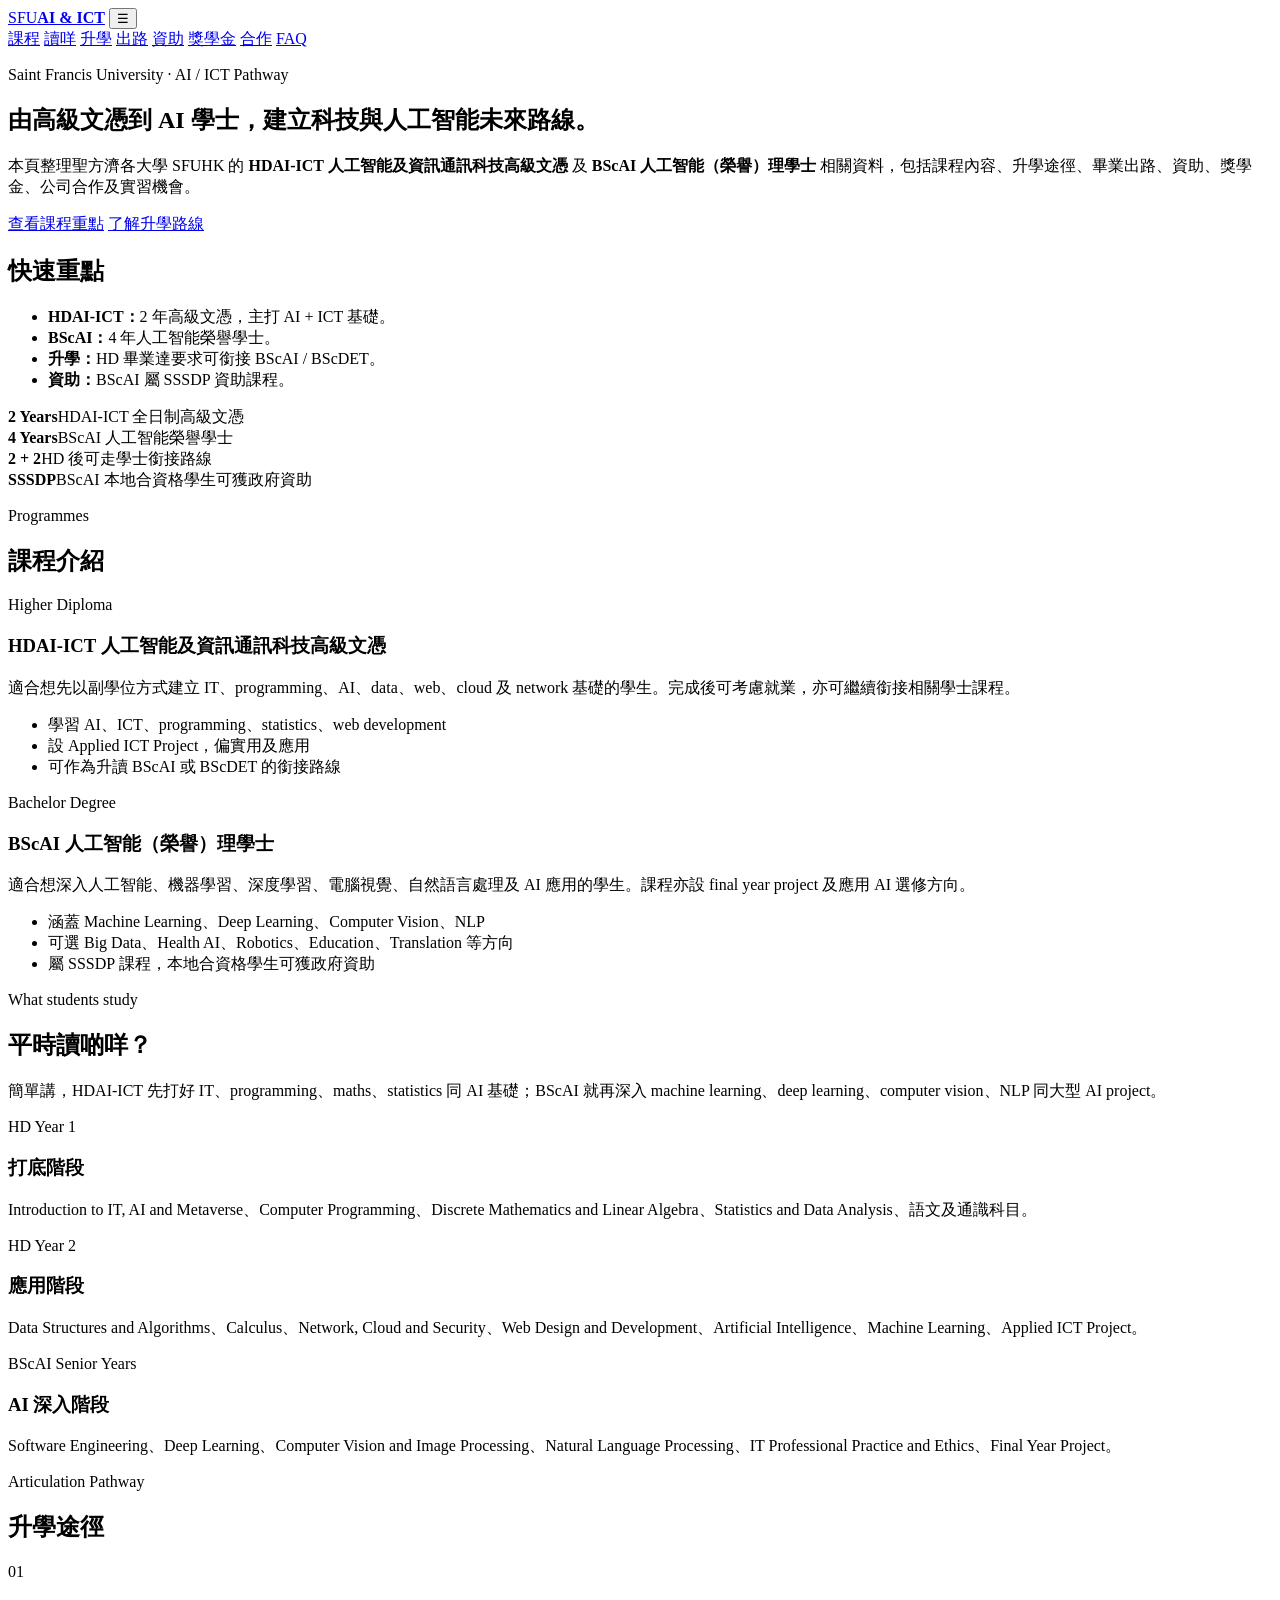
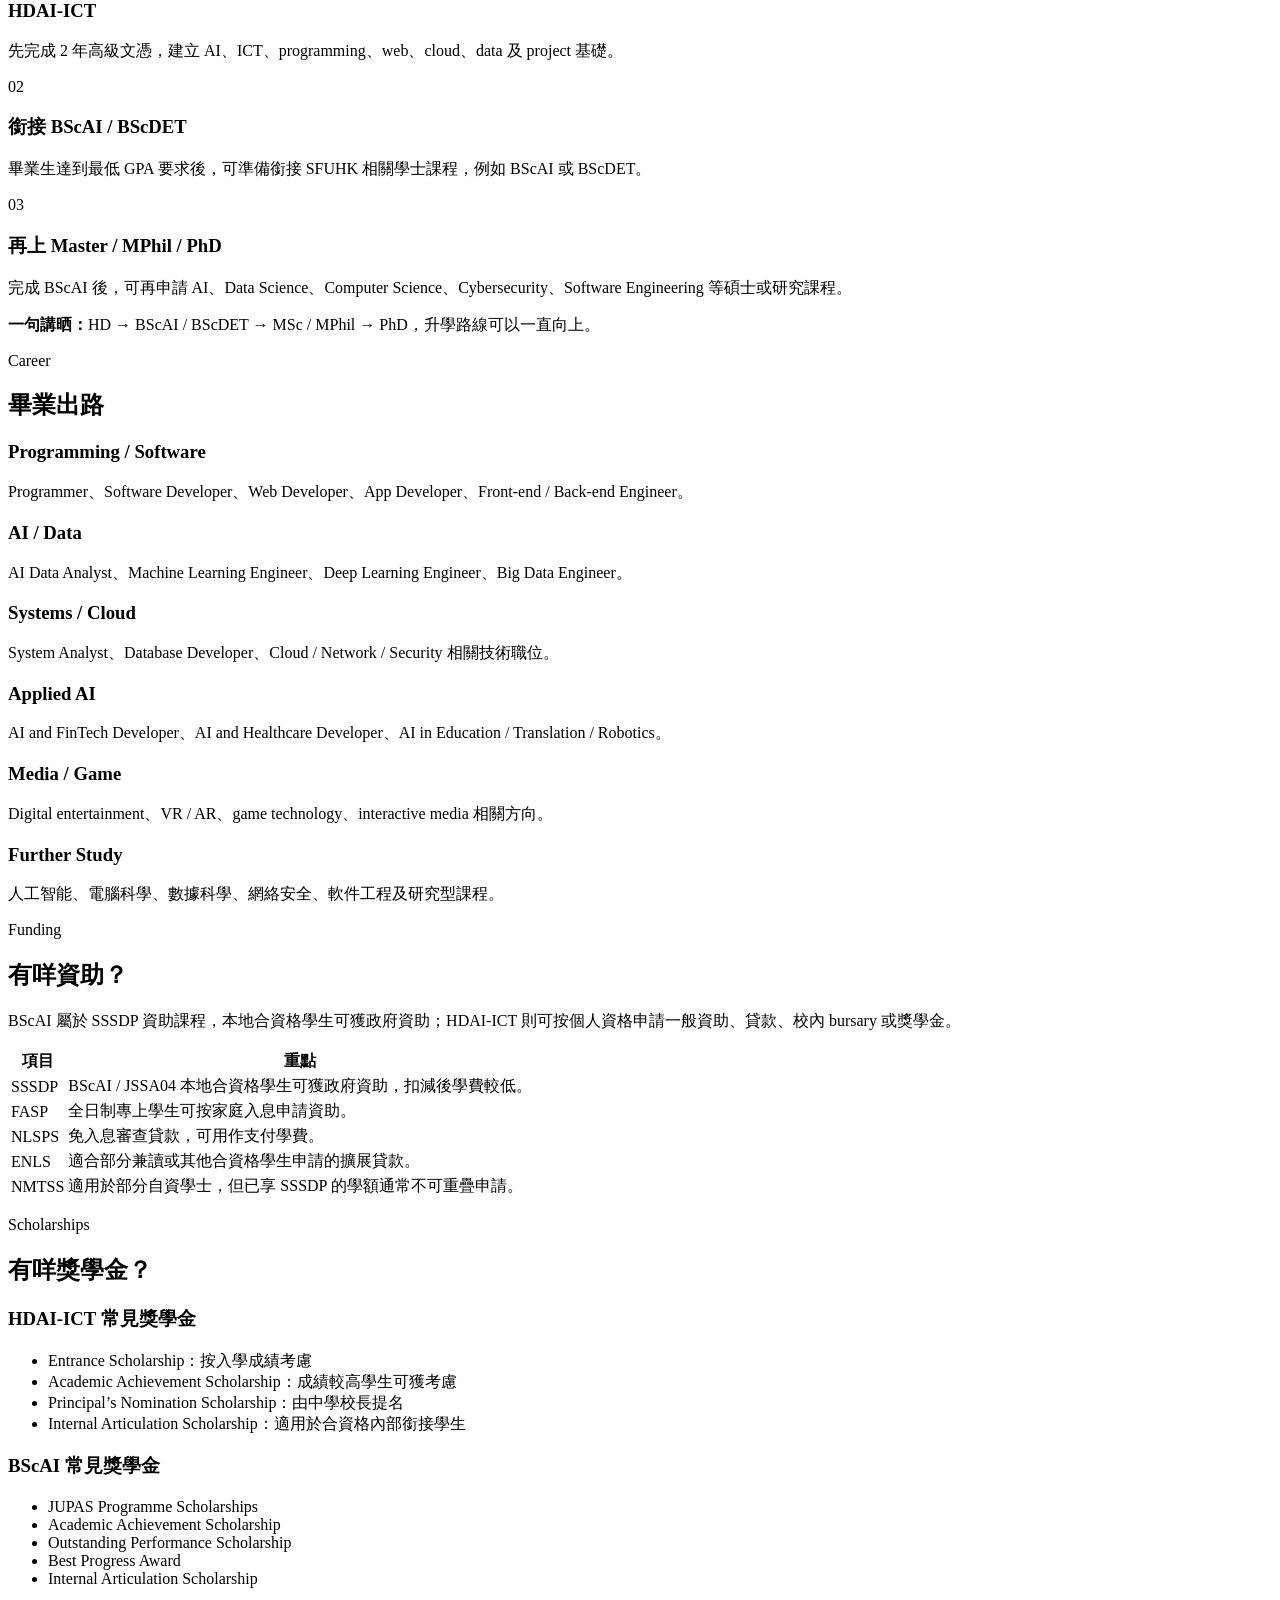
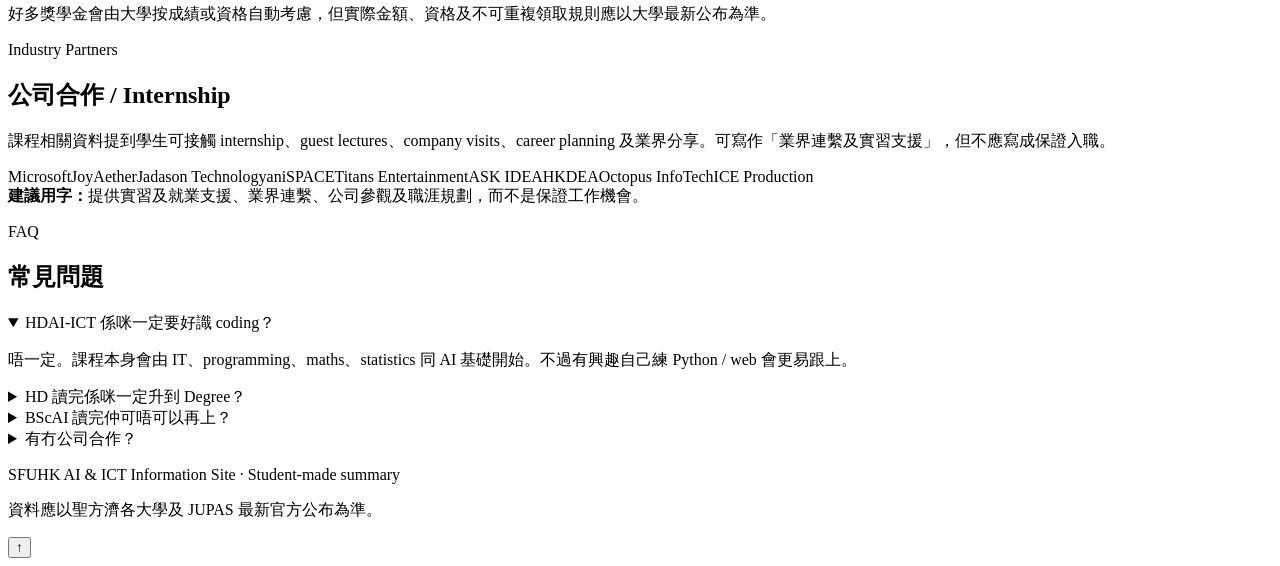
==== index.html @ cf3b0c18 "Add SFUHK AI and ICT website homepage" ====
<!DOCTYPE html>
<html lang="zh-Hant-HK">
<head>
  <meta charset="UTF-8">
  <meta name="viewport" content="width=device-width, initial-scale=1.0">
  <title>SFUHK AI & ICT 課程資訊｜HDAI-ICT / BScAI</title>
  <meta name="description" content="聖方濟各大學 SFUHK HDAI-ICT 與 BScAI 課程資訊：讀咩、升學、出路、資助、獎學金、公司合作及實習。">
  <link rel="stylesheet" href="styles.css">
</head>
<body>
  <header class="site-header">
    <a class="brand" href="#home" aria-label="SFUHK AI ICT home"><span>SFU</span><strong>AI & ICT</strong></a>
    <button class="menu-toggle" aria-label="開關選單" aria-expanded="false">☰</button>
    <nav class="nav" aria-label="Main navigation">
      <a href="#programmes">課程</a>
      <a href="#study">讀咩</a>
      <a href="#pathway">升學</a>
      <a href="#career">出路</a>
      <a href="#funding">資助</a>
      <a href="#scholarship">獎學金</a>
      <a href="#partners">合作</a>
      <a href="#faq">FAQ</a>
    </nav>
  </header>

  <main id="home">
    <section class="hero">
      <div class="hero-content">
        <p class="eyebrow">Saint Francis University · AI / ICT Pathway</p>
        <h1>由高級文憑到 AI 學士，建立科技與人工智能未來路線。</h1>
        <p class="lead">本頁整理聖方濟各大學 SFUHK 的 <strong>HDAI-ICT 人工智能及資訊通訊科技高級文憑</strong> 及 <strong>BScAI 人工智能（榮譽）理學士</strong> 相關資料，包括課程內容、升學途徑、畢業出路、資助、獎學金、公司合作及實習機會。</p>
        <div class="hero-actions">
          <a class="button primary" href="#programmes">查看課程重點</a>
          <a class="button" href="#pathway">了解升學路線</a>
        </div>
      </div>
      <aside class="hero-card">
        <h2>快速重點</h2>
        <ul>
          <li><strong>HDAI-ICT：</strong>2 年高級文憑，主打 AI + ICT 基礎。</li>
          <li><strong>BScAI：</strong>4 年人工智能榮譽學士。</li>
          <li><strong>升學：</strong>HD 畢業達要求可銜接 BScAI / BScDET。</li>
          <li><strong>資助：</strong>BScAI 屬 SSSDP 資助課程。</li>
        </ul>
      </aside>
    </section>

    <section class="stats" aria-label="Key figures">
      <article><strong>2 Years</strong><span>HDAI-ICT 全日制高級文憑</span></article>
      <article><strong>4 Years</strong><span>BScAI 人工智能榮譽學士</span></article>
      <article><strong>2 + 2</strong><span>HD 後可走學士銜接路線</span></article>
      <article><strong>SSSDP</strong><span>BScAI 本地合資格學生可獲政府資助</span></article>
    </section>

    <section class="section" id="programmes">
      <p class="eyebrow">Programmes</p>
      <h2>課程介紹</h2>
      <div class="grid two">
        <article class="card">
          <span class="tag">Higher Diploma</span>
          <h3>HDAI-ICT 人工智能及資訊通訊科技高級文憑</h3>
          <p>適合想先以副學位方式建立 IT、programming、AI、data、web、cloud 及 network 基礎的學生。完成後可考慮就業，亦可繼續銜接相關學士課程。</p>
          <ul class="checklist">
            <li>學習 AI、ICT、programming、statistics、web development</li>
            <li>設 Applied ICT Project，偏實用及應用</li>
            <li>可作為升讀 BScAI 或 BScDET 的銜接路線</li>
          </ul>
        </article>
        <article class="card featured">
          <span class="tag">Bachelor Degree</span>
          <h3>BScAI 人工智能（榮譽）理學士</h3>
          <p>適合想深入人工智能、機器學習、深度學習、電腦視覺、自然語言處理及 AI 應用的學生。課程亦設 final year project 及應用 AI 選修方向。</p>
          <ul class="checklist">
            <li>涵蓋 Machine Learning、Deep Learning、Computer Vision、NLP</li>
            <li>可選 Big Data、Health AI、Robotics、Education、Translation 等方向</li>
            <li>屬 SSSDP 課程，本地合資格學生可獲政府資助</li>
          </ul>
        </article>
      </div>
    </section>

    <section class="section split" id="study">
      <div>
        <p class="eyebrow">What students study</p>
        <h2>平時讀啲咩？</h2>
        <p>簡單講，HDAI-ICT 先打好 IT、programming、maths、statistics 同 AI 基礎；BScAI 就再深入 machine learning、deep learning、computer vision、NLP 同大型 AI project。</p>
      </div>
      <div class="timeline">
        <article>
          <span>HD Year 1</span>
          <h3>打底階段</h3>
          <p>Introduction to IT, AI and Metaverse、Computer Programming、Discrete Mathematics and Linear Algebra、Statistics and Data Analysis、語文及通識科目。</p>
        </article>
        <article>
          <span>HD Year 2</span>
          <h3>應用階段</h3>
          <p>Data Structures and Algorithms、Calculus、Network, Cloud and Security、Web Design and Development、Artificial Intelligence、Machine Learning、Applied ICT Project。</p>
        </article>
        <article>
          <span>BScAI Senior Years</span>
          <h3>AI 深入階段</h3>
          <p>Software Engineering、Deep Learning、Computer Vision and Image Processing、Natural Language Processing、IT Professional Practice and Ethics、Final Year Project。</p>
        </article>
      </div>
    </section>

    <section class="section" id="pathway">
      <p class="eyebrow">Articulation Pathway</p>
      <h2>升學途徑</h2>
      <div class="pathway">
        <article>
          <span class="step">01</span>
          <h3>HDAI-ICT</h3>
          <p>先完成 2 年高級文憑，建立 AI、ICT、programming、web、cloud、data 及 project 基礎。</p>
        </article>
        <article>
          <span class="step">02</span>
          <h3>銜接 BScAI / BScDET</h3>
          <p>畢業生達到最低 GPA 要求後，可準備銜接 SFUHK 相關學士課程，例如 BScAI 或 BScDET。</p>
        </article>
        <article>
          <span class="step">03</span>
          <h3>再上 Master / MPhil / PhD</h3>
          <p>完成 BScAI 後，可再申請 AI、Data Science、Computer Science、Cybersecurity、Software Engineering 等碩士或研究課程。</p>
        </article>
      </div>
      <div class="note"><strong>一句講晒：</strong>HD → BScAI / BScDET → MSc / MPhil → PhD，升學路線可以一直向上。</div>
    </section>

    <section class="section" id="career">
      <p class="eyebrow">Career</p>
      <h2>畢業出路</h2>
      <div class="grid three">
        <article class="card compact"><h3>Programming / Software</h3><p>Programmer、Software Developer、Web Developer、App Developer、Front-end / Back-end Engineer。</p></article>
        <article class="card compact"><h3>AI / Data</h3><p>AI Data Analyst、Machine Learning Engineer、Deep Learning Engineer、Big Data Engineer。</p></article>
        <article class="card compact"><h3>Systems / Cloud</h3><p>System Analyst、Database Developer、Cloud / Network / Security 相關技術職位。</p></article>
        <article class="card compact"><h3>Applied AI</h3><p>AI and FinTech Developer、AI and Healthcare Developer、AI in Education / Translation / Robotics。</p></article>
        <article class="card compact"><h3>Media / Game</h3><p>Digital entertainment、VR / AR、game technology、interactive media 相關方向。</p></article>
        <article class="card compact"><h3>Further Study</h3><p>人工智能、電腦科學、數據科學、網絡安全、軟件工程及研究型課程。</p></article>
      </div>
    </section>

    <section class="section split" id="funding">
      <div>
        <p class="eyebrow">Funding</p>
        <h2>有咩資助？</h2>
        <p>BScAI 屬於 SSSDP 資助課程，本地合資格學生可獲政府資助；HDAI-ICT 則可按個人資格申請一般資助、貸款、校內 bursary 或獎學金。</p>
      </div>
      <div class="table-wrap">
        <table>
          <thead><tr><th>項目</th><th>重點</th></tr></thead>
          <tbody>
            <tr><td>SSSDP</td><td>BScAI / JSSA04 本地合資格學生可獲政府資助，扣減後學費較低。</td></tr>
            <tr><td>FASP</td><td>全日制專上學生可按家庭入息申請資助。</td></tr>
            <tr><td>NLSPS</td><td>免入息審查貸款，可用作支付學費。</td></tr>
            <tr><td>ENLS</td><td>適合部分兼讀或其他合資格學生申請的擴展貸款。</td></tr>
            <tr><td>NMTSS</td><td>適用於部分自資學士，但已享 SSSDP 的學額通常不可重疊申請。</td></tr>
          </tbody>
        </table>
      </div>
    </section>

    <section class="section" id="scholarship">
      <p class="eyebrow">Scholarships</p>
      <h2>有咩獎學金？</h2>
      <div class="grid two">
        <article class="card">
          <h3>HDAI-ICT 常見獎學金</h3>
          <ul class="checklist">
            <li>Entrance Scholarship：按入學成績考慮</li>
            <li>Academic Achievement Scholarship：成績較高學生可獲考慮</li>
            <li>Principal’s Nomination Scholarship：由中學校長提名</li>
            <li>Internal Articulation Scholarship：適用於合資格內部銜接學生</li>
          </ul>
        </article>
        <article class="card">
          <h3>BScAI 常見獎學金</h3>
          <ul class="checklist">
            <li>JUPAS Programme Scholarships</li>
            <li>Academic Achievement Scholarship</li>
            <li>Outstanding Performance Scholarship</li>
            <li>Best Progress Award</li>
            <li>Internal Articulation Scholarship</li>
          </ul>
        </article>
      </div>
      <div class="note">好多獎學金會由大學按成績或資格自動考慮，但實際金額、資格及不可重複領取規則應以大學最新公布為準。</div>
    </section>

    <section class="section" id="partners">
      <p class="eyebrow">Industry Partners</p>
      <h2>公司合作 / Internship</h2>
      <p class="section-lead">課程相關資料提到學生可接觸 internship、guest lectures、company visits、career planning 及業界分享。可寫作「業界連繫及實習支援」，但不應寫成保證入職。</p>
      <div class="logo-grid" aria-label="Industry partner examples">
        <span>Microsoft</span><span>JoyAether</span><span>Jadason Technology</span><span>aniSPACE</span><span>Titans Entertainment</span><span>ASK IDEA</span><span>HKDEA</span><span>Octopus InfoTech</span><span>ICE Production</span>
      </div>
      <div class="note"><strong>建議用字：</strong>提供實習及就業支援、業界連繫、公司參觀及職涯規劃，而不是保證工作機會。</div>
    </section>

    <section class="section" id="faq">
      <p class="eyebrow">FAQ</p>
      <h2>常見問題</h2>
      <div class="faq">
        <details open><summary>HDAI-ICT 係咪一定要好識 coding？</summary><p>唔一定。課程本身會由 IT、programming、maths、statistics 同 AI 基礎開始。不過有興趣自己練 Python / web 會更易跟上。</p></details>
        <details><summary>HD 讀完係咪一定升到 Degree？</summary><p>唔係自動保證。一般要完成課程並達到指定 GPA / 學術要求，實際安排要以大學最新公布為準。</p></details>
        <details><summary>BScAI 讀完仲可唔可以再上？</summary><p>可以。可申請 MSc、MPhil 或 PhD，例如 AI、Machine Learning、Data Science、Computer Science、Cybersecurity、Software Engineering 等方向。</p></details>
        <details><summary>有冇公司合作？</summary><p>有業界合作及實習支援，官方資料曾列出部分 industry partners，例如 Microsoft、JoyAether、Jadason Technology、aniSPACE、HKDEA 等。</p></details>
      </div>
    </section>
  </main>

  <footer class="footer">
    <p>SFUHK AI & ICT Information Site · Student-made summary</p>
    <p>資料應以聖方濟各大學及 JUPAS 最新官方公布為準。</p>
  </footer>

  <button class="back-to-top" aria-label="返回頂部">↑</button>
  <script src="script.js"></script>
</body>
</html>
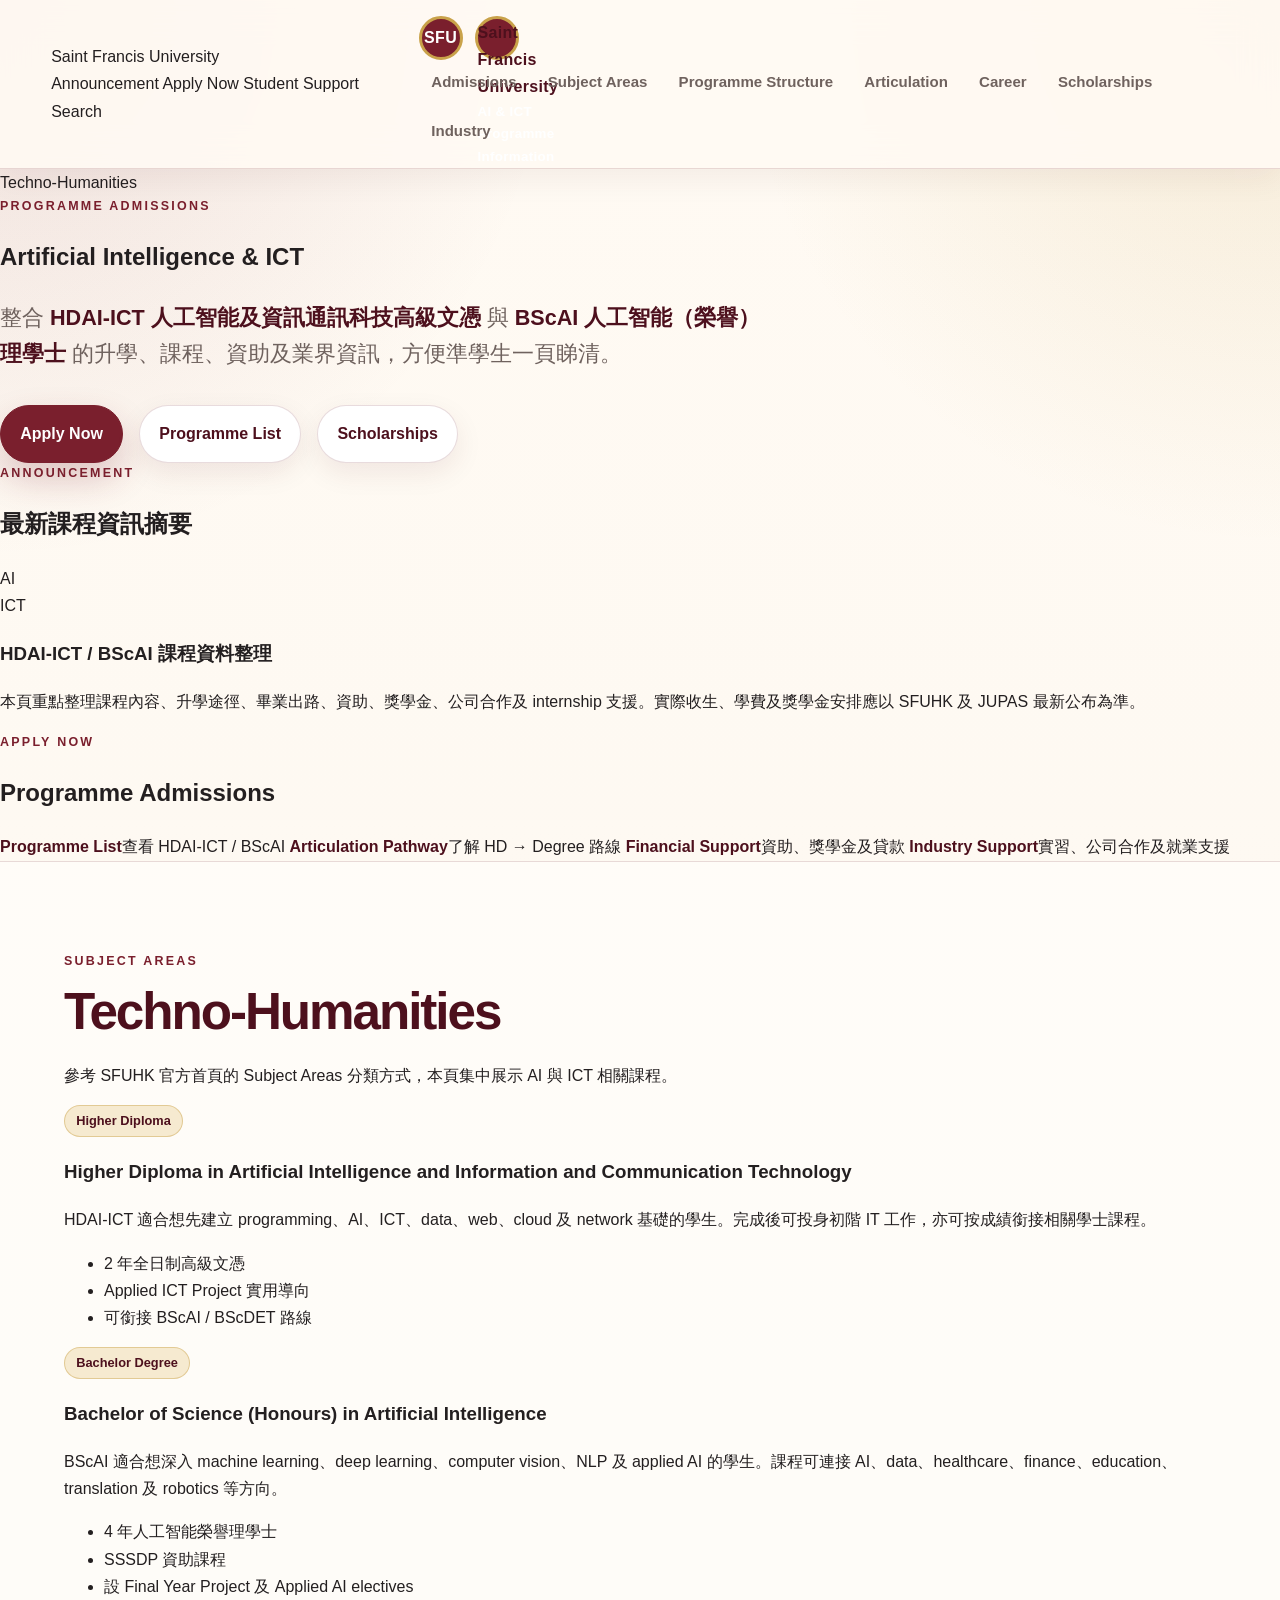
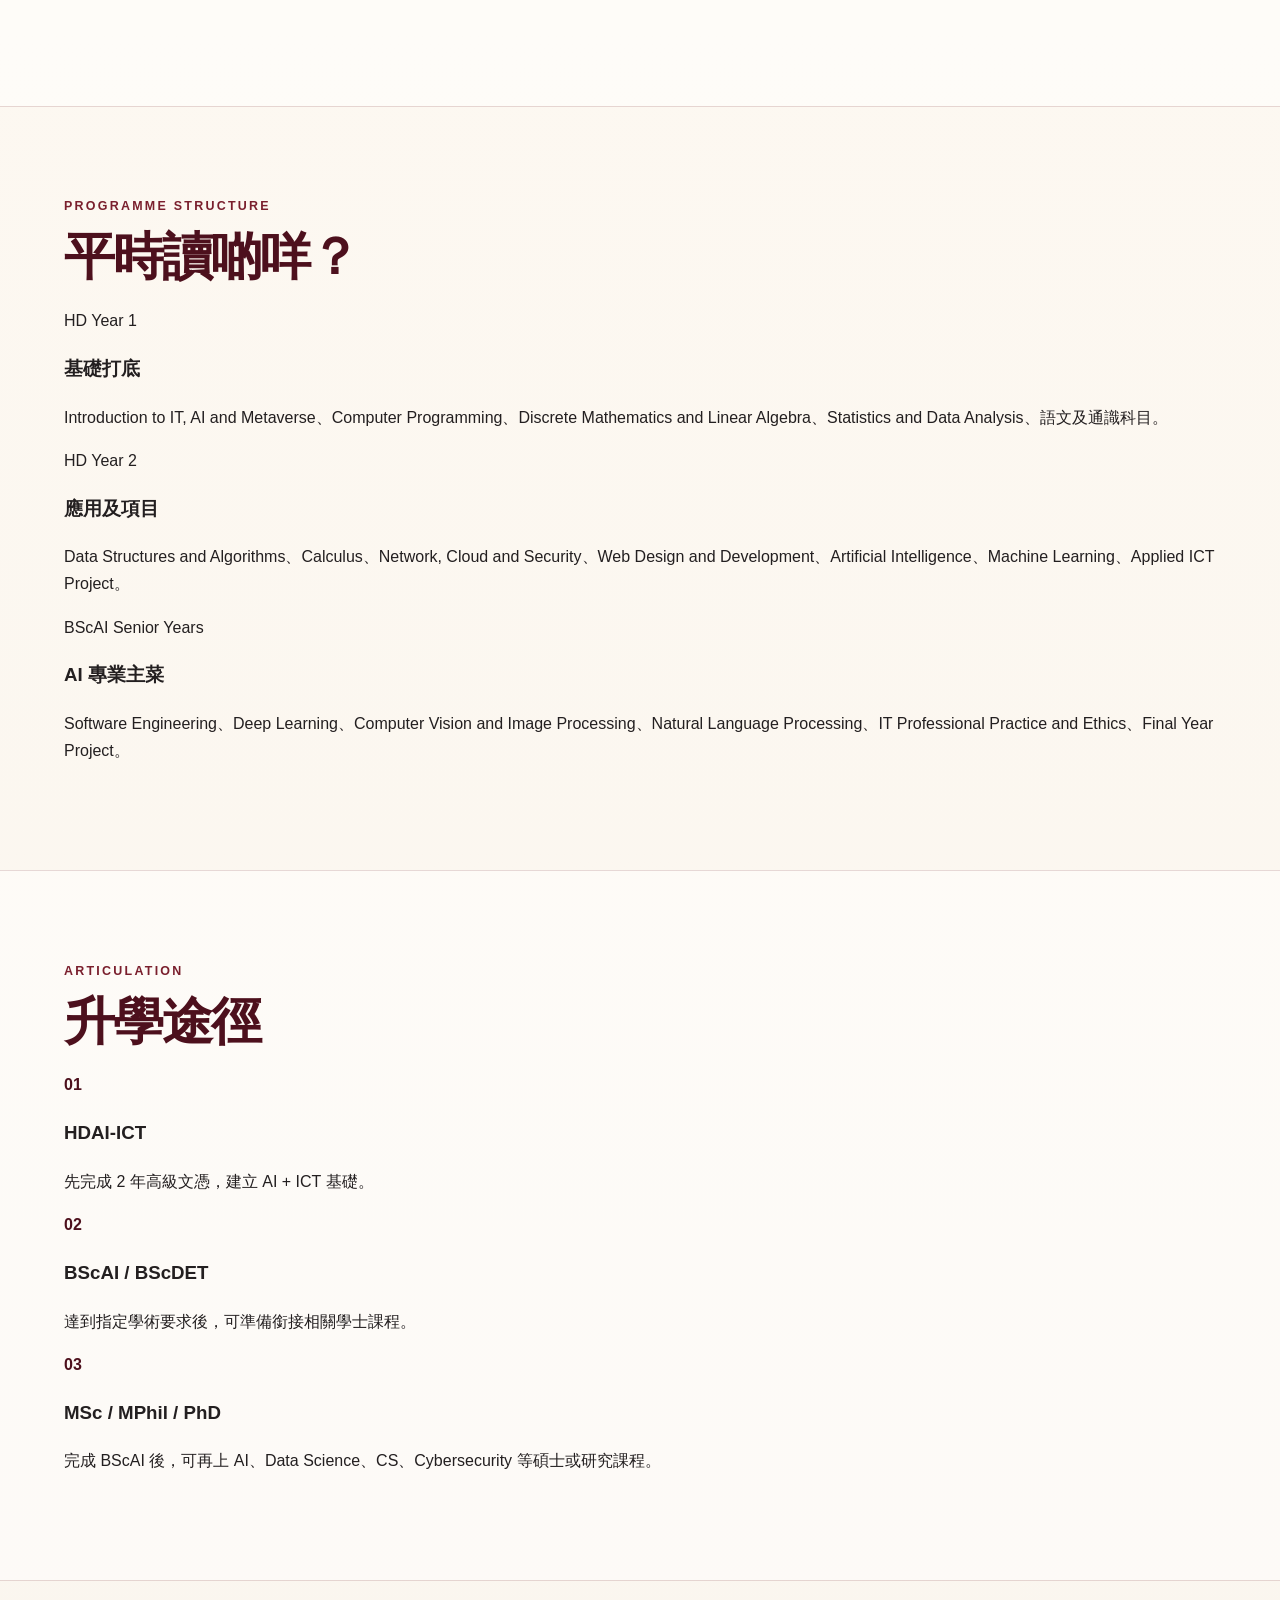
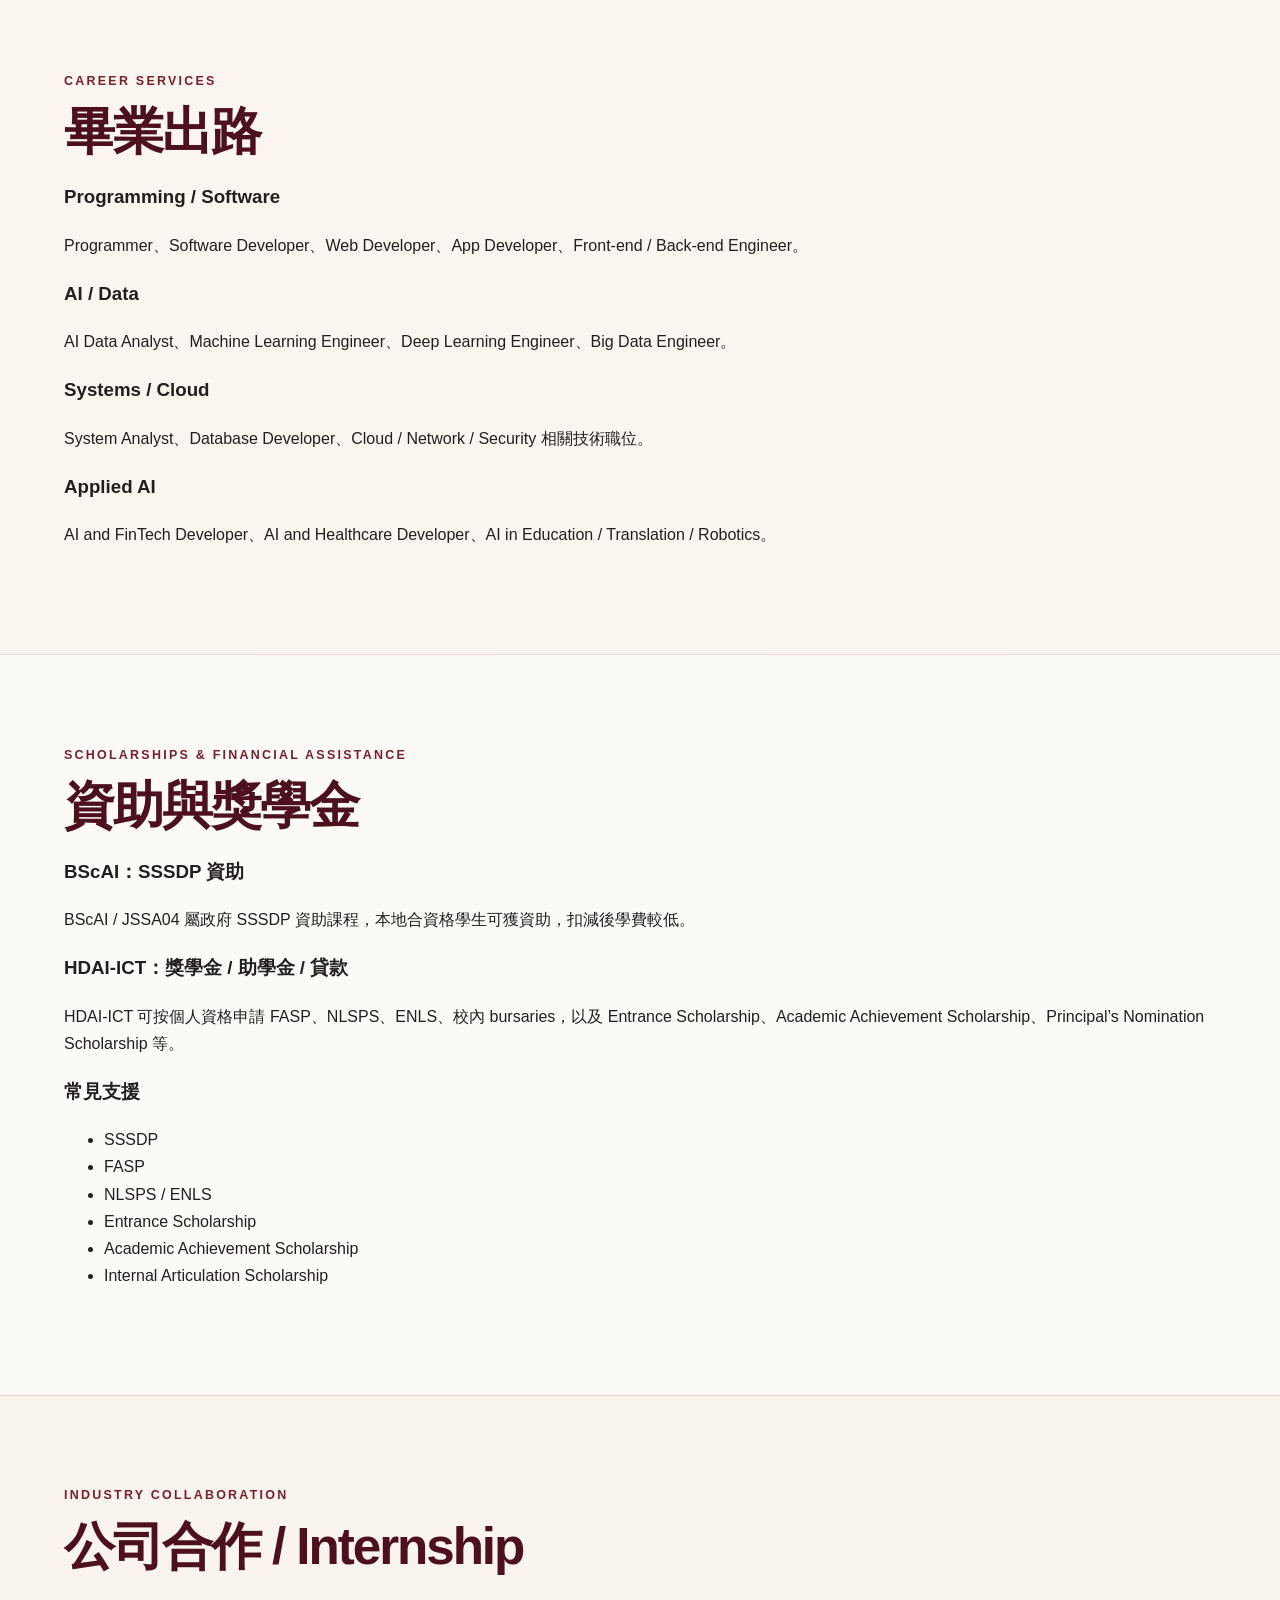
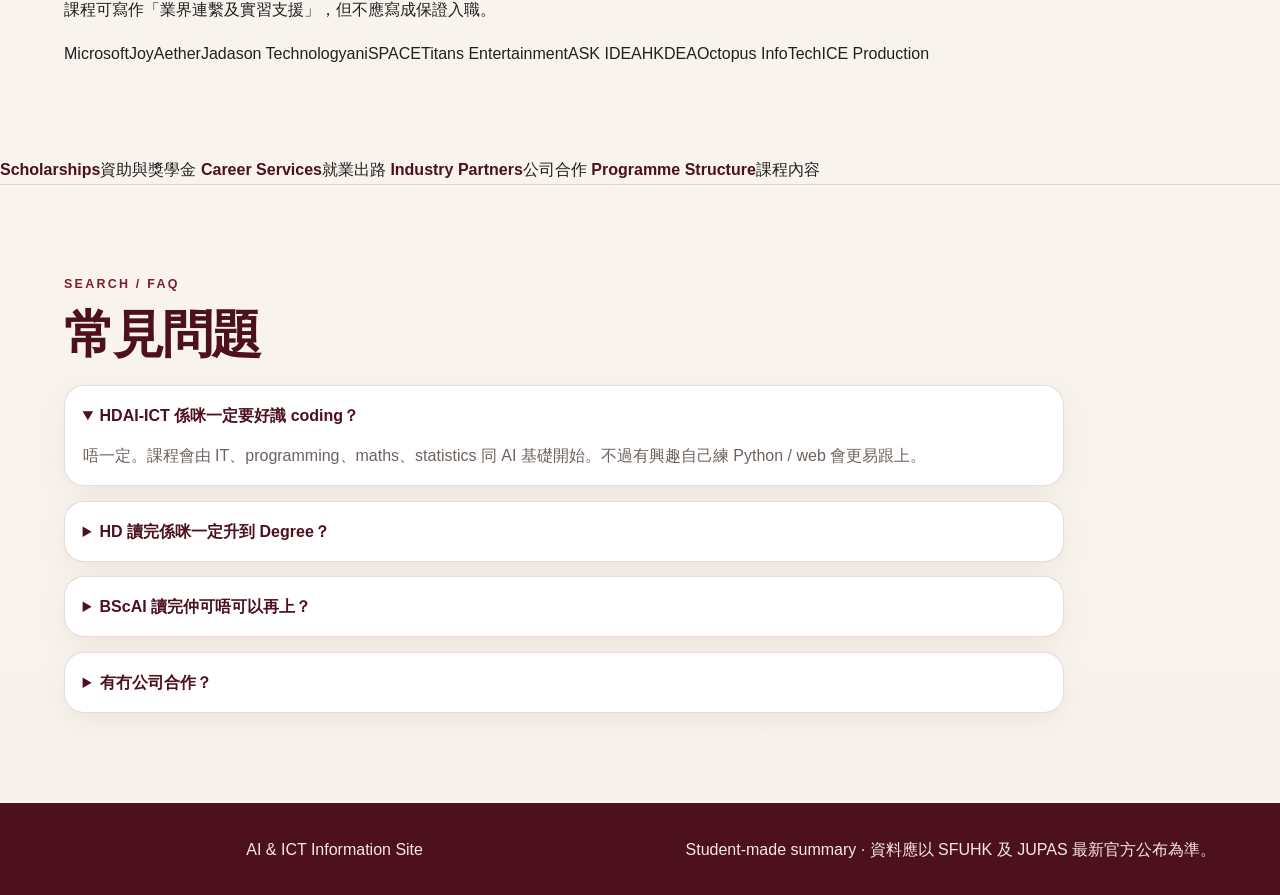
==== commit 434755e9: "Redesign homepage layout inspired by SFU official site" ====
--- a/index.html
+++ b/index.html
@@ -9,199 +9,213 @@
 </head>
 <body>
   <header class="site-header">
-    <a class="brand" href="#home" aria-label="SFUHK AI ICT home"><span>SFU</span><strong>AI & ICT</strong></a>
-    <button class="menu-toggle" aria-label="開關選單" aria-expanded="false">☰</button>
-    <nav class="nav" aria-label="Main navigation">
-      <a href="#programmes">課程</a>
-      <a href="#study">讀咩</a>
-      <a href="#pathway">升學</a>
-      <a href="#career">出路</a>
-      <a href="#funding">資助</a>
-      <a href="#scholarship">獎學金</a>
-      <a href="#partners">合作</a>
-      <a href="#faq">FAQ</a>
-    </nav>
+    <div class="utility-bar">
+      <span>Saint Francis University</span>
+      <nav aria-label="Utility navigation">
+        <a href="#announcement">Announcement</a>
+        <a href="#admissions">Apply Now</a>
+        <a href="#quick-links">Student Support</a>
+        <a href="#faq">Search</a>
+      </nav>
+    </div>
+    <div class="main-header">
+      <a class="brand" href="#home" aria-label="SFUHK AI ICT home">
+        <span class="crest">SFU</span>
+        <span><strong>Saint Francis University</strong><small>AI & ICT Programme Information</small></span>
+      </a>
+      <button class="menu-toggle" aria-label="開關選單" aria-expanded="false">☰</button>
+      <nav class="nav" aria-label="Main navigation">
+        <a href="#admissions">Admissions</a>
+        <a href="#subject-area">Subject Areas</a>
+        <a href="#study">Programme Structure</a>
+        <a href="#pathway">Articulation</a>
+        <a href="#career">Career</a>
+        <a href="#funding">Scholarships</a>
+        <a href="#partners">Industry</a>
+      </nav>
+    </div>
   </header>
 
   <main id="home">
-    <section class="hero">
-      <div class="hero-content">
-        <p class="eyebrow">Saint Francis University · AI / ICT Pathway</p>
-        <h1>由高級文憑到 AI 學士，建立科技與人工智能未來路線。</h1>
-        <p class="lead">本頁整理聖方濟各大學 SFUHK 的 <strong>HDAI-ICT 人工智能及資訊通訊科技高級文憑</strong> 及 <strong>BScAI 人工智能（榮譽）理學士</strong> 相關資料，包括課程內容、升學途徑、畢業出路、資助、獎學金、公司合作及實習機會。</p>
+    <section class="official-hero">
+      <div class="hero-image-panel">
+        <div class="hero-label">Techno-Humanities</div>
+      </div>
+      <div class="hero-copy">
+        <p class="eyebrow">Programme Admissions</p>
+        <h1>Artificial Intelligence & ICT</h1>
+        <p class="lead">整合 <strong>HDAI-ICT 人工智能及資訊通訊科技高級文憑</strong> 與 <strong>BScAI 人工智能（榮譽）理學士</strong> 的升學、課程、資助及業界資訊，方便準學生一頁睇清。</p>
         <div class="hero-actions">
-          <a class="button primary" href="#programmes">查看課程重點</a>
-          <a class="button" href="#pathway">了解升學路線</a>
-        </div>
-      </div>
-      <aside class="hero-card">
-        <h2>快速重點</h2>
-        <ul>
-          <li><strong>HDAI-ICT：</strong>2 年高級文憑，主打 AI + ICT 基礎。</li>
-          <li><strong>BScAI：</strong>4 年人工智能榮譽學士。</li>
-          <li><strong>升學：</strong>HD 畢業達要求可銜接 BScAI / BScDET。</li>
-          <li><strong>資助：</strong>BScAI 屬 SSSDP 資助課程。</li>
-        </ul>
-      </aside>
-    </section>
-
-    <section class="stats" aria-label="Key figures">
-      <article><strong>2 Years</strong><span>HDAI-ICT 全日制高級文憑</span></article>
-      <article><strong>4 Years</strong><span>BScAI 人工智能榮譽學士</span></article>
-      <article><strong>2 + 2</strong><span>HD 後可走學士銜接路線</span></article>
-      <article><strong>SSSDP</strong><span>BScAI 本地合資格學生可獲政府資助</span></article>
-    </section>
-
-    <section class="section" id="programmes">
-      <p class="eyebrow">Programmes</p>
-      <h2>課程介紹</h2>
-      <div class="grid two">
-        <article class="card">
-          <span class="tag">Higher Diploma</span>
-          <h3>HDAI-ICT 人工智能及資訊通訊科技高級文憑</h3>
-          <p>適合想先以副學位方式建立 IT、programming、AI、data、web、cloud 及 network 基礎的學生。完成後可考慮就業，亦可繼續銜接相關學士課程。</p>
-          <ul class="checklist">
-            <li>學習 AI、ICT、programming、statistics、web development</li>
-            <li>設 Applied ICT Project，偏實用及應用</li>
-            <li>可作為升讀 BScAI 或 BScDET 的銜接路線</li>
-          </ul>
-        </article>
-        <article class="card featured">
-          <span class="tag">Bachelor Degree</span>
-          <h3>BScAI 人工智能（榮譽）理學士</h3>
-          <p>適合想深入人工智能、機器學習、深度學習、電腦視覺、自然語言處理及 AI 應用的學生。課程亦設 final year project 及應用 AI 選修方向。</p>
-          <ul class="checklist">
-            <li>涵蓋 Machine Learning、Deep Learning、Computer Vision、NLP</li>
-            <li>可選 Big Data、Health AI、Robotics、Education、Translation 等方向</li>
-            <li>屬 SSSDP 課程，本地合資格學生可獲政府資助</li>
-          </ul>
-        </article>
-      </div>
-    </section>
-
-    <section class="section split" id="study">
-      <div>
-        <p class="eyebrow">What students study</p>
+          <a class="button primary" href="#admissions">Apply Now</a>
+          <a class="button" href="#subject-area">Programme List</a>
+          <a class="button" href="#funding">Scholarships</a>
+        </div>
+      </div>
+    </section>
+
+    <section class="announcement" id="announcement">
+      <div class="section-heading slim">
+        <p class="eyebrow">Announcement</p>
+        <h2>最新課程資訊摘要</h2>
+      </div>
+      <article class="announcement-card">
+        <span class="date-box">AI<br>ICT</span>
+        <div>
+          <h3>HDAI-ICT / BScAI 課程資料整理</h3>
+          <p>本頁重點整理課程內容、升學途徑、畢業出路、資助、獎學金、公司合作及 internship 支援。實際收生、學費及獎學金安排應以 SFUHK 及 JUPAS 最新公布為準。</p>
+        </div>
+      </article>
+    </section>
+
+    <section class="admissions-panel" id="admissions">
+      <div class="panel-title">
+        <p class="eyebrow">Apply Now</p>
+        <h2>Programme Admissions</h2>
+      </div>
+      <div class="admission-links">
+        <a href="#subject-area"><strong>Programme List</strong><span>查看 HDAI-ICT / BScAI</span></a>
+        <a href="#pathway"><strong>Articulation Pathway</strong><span>了解 HD → Degree 路線</span></a>
+        <a href="#funding"><strong>Financial Support</strong><span>資助、獎學金及貸款</span></a>
+        <a href="#partners"><strong>Industry Support</strong><span>實習、公司合作及就業支援</span></a>
+      </div>
+    </section>
+
+    <section class="section" id="subject-area">
+      <div class="section-heading">
+        <p class="eyebrow">Subject Areas</p>
+        <h2>Techno-Humanities</h2>
+        <p>參考 SFUHK 官方首頁的 Subject Areas 分類方式，本頁集中展示 AI 與 ICT 相關課程。</p>
+      </div>
+      <div class="programme-list">
+        <article class="programme-card">
+          <div class="programme-thumb hd"></div>
+          <div class="programme-body">
+            <span class="tag">Higher Diploma</span>
+            <h3>Higher Diploma in Artificial Intelligence and Information and Communication Technology</h3>
+            <p>HDAI-ICT 適合想先建立 programming、AI、ICT、data、web、cloud 及 network 基礎的學生。完成後可投身初階 IT 工作，亦可按成績銜接相關學士課程。</p>
+            <ul>
+              <li>2 年全日制高級文憑</li>
+              <li>Applied ICT Project 實用導向</li>
+              <li>可銜接 BScAI / BScDET 路線</li>
+            </ul>
+          </div>
+        </article>
+        <article class="programme-card">
+          <div class="programme-thumb bs"></div>
+          <div class="programme-body">
+            <span class="tag">Bachelor Degree</span>
+            <h3>Bachelor of Science (Honours) in Artificial Intelligence</h3>
+            <p>BScAI 適合想深入 machine learning、deep learning、computer vision、NLP 及 applied AI 的學生。課程可連接 AI、data、healthcare、finance、education、translation 及 robotics 等方向。</p>
+            <ul>
+              <li>4 年人工智能榮譽理學士</li>
+              <li>SSSDP 資助課程</li>
+              <li>設 Final Year Project 及 Applied AI electives</li>
+            </ul>
+          </div>
+        </article>
+      </div>
+    </section>
+
+    <section class="section light" id="study">
+      <div class="section-heading">
+        <p class="eyebrow">Programme Structure</p>
         <h2>平時讀啲咩？</h2>
-        <p>簡單講，HDAI-ICT 先打好 IT、programming、maths、statistics 同 AI 基礎；BScAI 就再深入 machine learning、deep learning、computer vision、NLP 同大型 AI project。</p>
-      </div>
-      <div class="timeline">
+      </div>
+      <div class="structure-grid">
         <article>
           <span>HD Year 1</span>
-          <h3>打底階段</h3>
+          <h3>基礎打底</h3>
           <p>Introduction to IT, AI and Metaverse、Computer Programming、Discrete Mathematics and Linear Algebra、Statistics and Data Analysis、語文及通識科目。</p>
         </article>
         <article>
           <span>HD Year 2</span>
-          <h3>應用階段</h3>
+          <h3>應用及項目</h3>
           <p>Data Structures and Algorithms、Calculus、Network, Cloud and Security、Web Design and Development、Artificial Intelligence、Machine Learning、Applied ICT Project。</p>
         </article>
         <article>
           <span>BScAI Senior Years</span>
-          <h3>AI 深入階段</h3>
+          <h3>AI 專業主菜</h3>
           <p>Software Engineering、Deep Learning、Computer Vision and Image Processing、Natural Language Processing、IT Professional Practice and Ethics、Final Year Project。</p>
         </article>
       </div>
     </section>
 
     <section class="section" id="pathway">
-      <p class="eyebrow">Articulation Pathway</p>
-      <h2>升學途徑</h2>
-      <div class="pathway">
-        <article>
-          <span class="step">01</span>
-          <h3>HDAI-ICT</h3>
-          <p>先完成 2 年高級文憑，建立 AI、ICT、programming、web、cloud、data 及 project 基礎。</p>
-        </article>
-        <article>
-          <span class="step">02</span>
-          <h3>銜接 BScAI / BScDET</h3>
-          <p>畢業生達到最低 GPA 要求後，可準備銜接 SFUHK 相關學士課程，例如 BScAI 或 BScDET。</p>
-        </article>
-        <article>
-          <span class="step">03</span>
-          <h3>再上 Master / MPhil / PhD</h3>
-          <p>完成 BScAI 後，可再申請 AI、Data Science、Computer Science、Cybersecurity、Software Engineering 等碩士或研究課程。</p>
-        </article>
-      </div>
-      <div class="note"><strong>一句講晒：</strong>HD → BScAI / BScDET → MSc / MPhil → PhD，升學路線可以一直向上。</div>
-    </section>
-
-    <section class="section" id="career">
-      <p class="eyebrow">Career</p>
-      <h2>畢業出路</h2>
-      <div class="grid three">
-        <article class="card compact"><h3>Programming / Software</h3><p>Programmer、Software Developer、Web Developer、App Developer、Front-end / Back-end Engineer。</p></article>
-        <article class="card compact"><h3>AI / Data</h3><p>AI Data Analyst、Machine Learning Engineer、Deep Learning Engineer、Big Data Engineer。</p></article>
-        <article class="card compact"><h3>Systems / Cloud</h3><p>System Analyst、Database Developer、Cloud / Network / Security 相關技術職位。</p></article>
-        <article class="card compact"><h3>Applied AI</h3><p>AI and FinTech Developer、AI and Healthcare Developer、AI in Education / Translation / Robotics。</p></article>
-        <article class="card compact"><h3>Media / Game</h3><p>Digital entertainment、VR / AR、game technology、interactive media 相關方向。</p></article>
-        <article class="card compact"><h3>Further Study</h3><p>人工智能、電腦科學、數據科學、網絡安全、軟件工程及研究型課程。</p></article>
-      </div>
-    </section>
-
-    <section class="section split" id="funding">
-      <div>
-        <p class="eyebrow">Funding</p>
-        <h2>有咩資助？</h2>
-        <p>BScAI 屬於 SSSDP 資助課程，本地合資格學生可獲政府資助；HDAI-ICT 則可按個人資格申請一般資助、貸款、校內 bursary 或獎學金。</p>
-      </div>
-      <div class="table-wrap">
-        <table>
-          <thead><tr><th>項目</th><th>重點</th></tr></thead>
-          <tbody>
-            <tr><td>SSSDP</td><td>BScAI / JSSA04 本地合資格學生可獲政府資助，扣減後學費較低。</td></tr>
-            <tr><td>FASP</td><td>全日制專上學生可按家庭入息申請資助。</td></tr>
-            <tr><td>NLSPS</td><td>免入息審查貸款，可用作支付學費。</td></tr>
-            <tr><td>ENLS</td><td>適合部分兼讀或其他合資格學生申請的擴展貸款。</td></tr>
-            <tr><td>NMTSS</td><td>適用於部分自資學士，但已享 SSSDP 的學額通常不可重疊申請。</td></tr>
-          </tbody>
-        </table>
-      </div>
-    </section>
-
-    <section class="section" id="scholarship">
-      <p class="eyebrow">Scholarships</p>
-      <h2>有咩獎學金？</h2>
-      <div class="grid two">
-        <article class="card">
-          <h3>HDAI-ICT 常見獎學金</h3>
-          <ul class="checklist">
-            <li>Entrance Scholarship：按入學成績考慮</li>
-            <li>Academic Achievement Scholarship：成績較高學生可獲考慮</li>
-            <li>Principal’s Nomination Scholarship：由中學校長提名</li>
-            <li>Internal Articulation Scholarship：適用於合資格內部銜接學生</li>
-          </ul>
-        </article>
-        <article class="card">
-          <h3>BScAI 常見獎學金</h3>
-          <ul class="checklist">
-            <li>JUPAS Programme Scholarships</li>
+      <div class="section-heading">
+        <p class="eyebrow">Articulation</p>
+        <h2>升學途徑</h2>
+      </div>
+      <div class="pathway-line">
+        <article><strong>01</strong><h3>HDAI-ICT</h3><p>先完成 2 年高級文憑，建立 AI + ICT 基礎。</p></article>
+        <article><strong>02</strong><h3>BScAI / BScDET</h3><p>達到指定學術要求後，可準備銜接相關學士課程。</p></article>
+        <article><strong>03</strong><h3>MSc / MPhil / PhD</h3><p>完成 BScAI 後，可再上 AI、Data Science、CS、Cybersecurity 等碩士或研究課程。</p></article>
+      </div>
+    </section>
+
+    <section class="section light" id="career">
+      <div class="section-heading">
+        <p class="eyebrow">Career Services</p>
+        <h2>畢業出路</h2>
+      </div>
+      <div class="career-grid">
+        <article><h3>Programming / Software</h3><p>Programmer、Software Developer、Web Developer、App Developer、Front-end / Back-end Engineer。</p></article>
+        <article><h3>AI / Data</h3><p>AI Data Analyst、Machine Learning Engineer、Deep Learning Engineer、Big Data Engineer。</p></article>
+        <article><h3>Systems / Cloud</h3><p>System Analyst、Database Developer、Cloud / Network / Security 相關技術職位。</p></article>
+        <article><h3>Applied AI</h3><p>AI and FinTech Developer、AI and Healthcare Developer、AI in Education / Translation / Robotics。</p></article>
+      </div>
+    </section>
+
+    <section class="section" id="funding">
+      <div class="section-heading">
+        <p class="eyebrow">Scholarships & Financial Assistance</p>
+        <h2>資助與獎學金</h2>
+      </div>
+      <div class="funding-layout">
+        <div class="funding-main">
+          <h3>BScAI：SSSDP 資助</h3>
+          <p>BScAI / JSSA04 屬政府 SSSDP 資助課程，本地合資格學生可獲資助，扣減後學費較低。</p>
+          <h3>HDAI-ICT：獎學金 / 助學金 / 貸款</h3>
+          <p>HDAI-ICT 可按個人資格申請 FASP、NLSPS、ENLS、校內 bursaries，以及 Entrance Scholarship、Academic Achievement Scholarship、Principal’s Nomination Scholarship 等。</p>
+        </div>
+        <div class="quick-card">
+          <h3>常見支援</h3>
+          <ul>
+            <li>SSSDP</li>
+            <li>FASP</li>
+            <li>NLSPS / ENLS</li>
+            <li>Entrance Scholarship</li>
             <li>Academic Achievement Scholarship</li>
-            <li>Outstanding Performance Scholarship</li>
-            <li>Best Progress Award</li>
             <li>Internal Articulation Scholarship</li>
           </ul>
-        </article>
-      </div>
-      <div class="note">好多獎學金會由大學按成績或資格自動考慮，但實際金額、資格及不可重複領取規則應以大學最新公布為準。</div>
-    </section>
-
-    <section class="section" id="partners">
-      <p class="eyebrow">Industry Partners</p>
-      <h2>公司合作 / Internship</h2>
-      <p class="section-lead">課程相關資料提到學生可接觸 internship、guest lectures、company visits、career planning 及業界分享。可寫作「業界連繫及實習支援」，但不應寫成保證入職。</p>
-      <div class="logo-grid" aria-label="Industry partner examples">
+        </div>
+      </div>
+    </section>
+
+    <section class="section light" id="partners">
+      <div class="section-heading">
+        <p class="eyebrow">Industry Collaboration</p>
+        <h2>公司合作 / Internship</h2>
+        <p>課程可寫作「業界連繫及實習支援」，但不應寫成保證入職。</p>
+      </div>
+      <div class="partner-strip">
         <span>Microsoft</span><span>JoyAether</span><span>Jadason Technology</span><span>aniSPACE</span><span>Titans Entertainment</span><span>ASK IDEA</span><span>HKDEA</span><span>Octopus InfoTech</span><span>ICE Production</span>
       </div>
-      <div class="note"><strong>建議用字：</strong>提供實習及就業支援、業界連繫、公司參觀及職涯規劃，而不是保證工作機會。</div>
+    </section>
+
+    <section class="quick-links" id="quick-links">
+      <a href="#funding"><strong>Scholarships</strong><span>資助與獎學金</span></a>
+      <a href="#career"><strong>Career Services</strong><span>就業出路</span></a>
+      <a href="#partners"><strong>Industry Partners</strong><span>公司合作</span></a>
+      <a href="#study"><strong>Programme Structure</strong><span>課程內容</span></a>
     </section>
 
     <section class="section" id="faq">
-      <p class="eyebrow">FAQ</p>
-      <h2>常見問題</h2>
+      <div class="section-heading">
+        <p class="eyebrow">Search / FAQ</p>
+        <h2>常見問題</h2>
+      </div>
       <div class="faq">
-        <details open><summary>HDAI-ICT 係咪一定要好識 coding？</summary><p>唔一定。課程本身會由 IT、programming、maths、statistics 同 AI 基礎開始。不過有興趣自己練 Python / web 會更易跟上。</p></details>
+        <details open><summary>HDAI-ICT 係咪一定要好識 coding？</summary><p>唔一定。課程會由 IT、programming、maths、statistics 同 AI 基礎開始。不過有興趣自己練 Python / web 會更易跟上。</p></details>
         <details><summary>HD 讀完係咪一定升到 Degree？</summary><p>唔係自動保證。一般要完成課程並達到指定 GPA / 學術要求，實際安排要以大學最新公布為準。</p></details>
         <details><summary>BScAI 讀完仲可唔可以再上？</summary><p>可以。可申請 MSc、MPhil 或 PhD，例如 AI、Machine Learning、Data Science、Computer Science、Cybersecurity、Software Engineering 等方向。</p></details>
         <details><summary>有冇公司合作？</summary><p>有業界合作及實習支援，官方資料曾列出部分 industry partners，例如 Microsoft、JoyAether、Jadason Technology、aniSPACE、HKDEA 等。</p></details>
@@ -210,8 +224,8 @@
   </main>
 
   <footer class="footer">
-    <p>SFUHK AI & ICT Information Site · Student-made summary</p>
-    <p>資料應以聖方濟各大學及 JUPAS 最新官方公布為準。</p>
+    <div><strong>Saint Francis University</strong><span>AI & ICT Information Site</span></div>
+    <p>Student-made summary · 資料應以 SFUHK 及 JUPAS 最新官方公布為準。</p>
   </footer>
 
   <button class="back-to-top" aria-label="返回頂部">↑</button>
--- a/styles.css
+++ b/styles.css
@@ -0,0 +1,51 @@
+:root{
+  --bg:#f7f3ec;
+  --bg-soft:#fffaf3;
+  --surface:#ffffff;
+  --surface-warm:#fff6e8;
+  --text:#231f20;
+  --muted:#6f625e;
+  --line:rgba(111,33,45,.16);
+  --primary:#7a1f2d;
+  --primary-dark:#4d101d;
+  --primary-soft:#f3e3df;
+  --gold:#c9a24a;
+  --gold-soft:#f6ead0;
+  --cream:#fffaf3;
+  --shadow:0 24px 70px rgba(77,16,29,.14);
+}
+*{box-sizing:border-box}
+html{scroll-behavior:smooth}
+body{
+  margin:0;
+  font-family:-apple-system,BlinkMacSystemFont,"Segoe UI","Noto Sans HK","PingFang HK","Microsoft JhengHei",Arial,sans-serif;
+  background:
+    radial-gradient(circle at top left,rgba(122,31,45,.12),transparent 35rem),
+    radial-gradient(circle at top right,rgba(201,162,74,.18),transparent 34rem),
+    linear-gradient(180deg,var(--bg-soft),var(--bg));
+  color:var(--text);
+  line-height:1.7;
+}
+a{color:inherit;text-decoration:none}
+strong{color:var(--primary-dark)}
+.site-header{
+  position:sticky;top:0;z-index:50;
+  display:flex;align-items:center;justify-content:space-between;
+  gap:1rem;padding:1rem clamp(1rem,4vw,4rem);
+  background:rgba(255,250,243,.9);backdrop-filter:blur(18px);
+  border-bottom:1px solid var(--line);
+  box-shadow:0 10px 30px rgba(77,16,29,.06);
+}
+.brand{display:flex;align-items:center;gap:.75rem;font-weight:900;letter-spacing:.02em;color:var(--primary-dark)}
+.brand span{display:grid;place-items:center;width:44px;height:44px;border-radius:50%;background:var(--primary);color:#fff;font-weight:900;border:3px solid var(--gold)}
+.brand strong{font-size:1rem;color:var(--primary-dark)}
+.nav{display:flex;align-items:center;gap:.35rem;flex-wrap:wrap}
+.nav a{padding:.55rem .8rem;border-radius:999px;color:var(--muted);font-weight:700;font-size:.94rem}
+.nav a:hover,.nav a.active{background:var(--primary-soft);color:var(--primary-dark)}
+.menu-toggle{display:none;background:transparent;color:var(--primary-dark);border:1px solid var(--line);border-radius:12px;padding:.55rem .75rem;font-size:1.1rem}
+main{overflow:hidden}
+.hero{display:grid;grid-template-columns:minmax(0,1.35fr) minmax(280px,.65fr);gap:2rem;align-items:center;min-height:calc(100vh - 80px);padding:clamp(4rem,9vw,7rem) clamp(1rem,5vw,6rem);position:relative}
+.hero::before{content:"";position:absolute;inset:auto 5vw 4rem auto;width:240px;height:240px;border:1px solid rgba(122,31,45,.12);border-radius:50%;background:radial-gradient(circle,rgba(201,162,74,.18),transparent 62%);z-index:-1}
+.hero-content{max-width:920px}.eyebrow{text-transform:uppercase;letter-spacing:.18em;color:var(--primary);font-size:.78rem;font-weight:900;margin:0 0 .75rem}.hero h1{font-size:clamp(2.5rem,7vw,5.7rem);line-height:1.04;margin:.2rem 0 1.25rem;letter-spacing:-.06em;color:var(--primary-dark)}.lead{font-size:clamp(1.05rem,2vw,1.35rem);color:var(--muted);max-width:780px}.hero-actions{display:flex;flex-wrap:wrap;gap:1rem;margin-top:2rem}.button{display:inline-flex;align-items:center;justify-content:center;padding:.9rem 1.2rem;border:1px solid var(--line);border-radius:999px;background:#fff;font-weight:900;color:var(--primary-dark);box-shadow:0 10px 28px rgba(77,16,29,.08)}.button.primary{background:var(--primary);color:#fff;border-color:var(--primary);box-shadow:0 16px 34px rgba(122,31,45,.22)}.button:hover{transform:translateY(-2px)}.hero-card{background:linear-gradient(180deg,#fff,var(--surface-warm));border:1px solid var(--line);border-top:6px solid var(--primary);border-radius:30px;padding:1.5rem;box-shadow:var(--shadow)}.hero-card h2{margin:0 0 .6rem;color:var(--primary-dark)}.hero-card ul{padding-left:1.2rem;margin:0}.hero-card li{margin:.55rem 0;color:var(--muted)}.stats{display:grid;grid-template-columns:repeat(4,1fr);gap:1px;margin:0 clamp(1rem,5vw,6rem) 3rem;border:1px solid var(--line);border-radius:28px;overflow:hidden;background:var(--line);box-shadow:0 18px 50px rgba(77,16,29,.08)}.stats article{padding:1.3rem;background:#fff}.stats strong{display:block;font-size:1.8rem;line-height:1.1;color:var(--primary)}.stats span{display:block;color:var(--muted);margin-top:.35rem}.section{padding:clamp(3.5rem,7vw,6rem) clamp(1rem,5vw,6rem);border-top:1px solid var(--line)}.section:nth-of-type(even){background:rgba(255,255,255,.45)}.section h2{font-size:clamp(2rem,4vw,3.4rem);letter-spacing:-.04em;line-height:1.08;margin:.2rem 0 1.4rem;color:var(--primary-dark)}.section-lead{max-width:850px;color:var(--muted);font-size:1.1rem}.grid{display:grid;gap:1.25rem}.grid.two{grid-template-columns:repeat(2,minmax(0,1fr))}.grid.three{grid-template-columns:repeat(3,minmax(0,1fr))}.card{background:linear-gradient(180deg,#fff,var(--cream));border:1px solid var(--line);border-radius:28px;padding:1.45rem;box-shadow:0 16px 50px rgba(77,16,29,.08)}.card.featured{background:linear-gradient(180deg,var(--primary-soft),#fff);border-top:5px solid var(--primary)}.card h3{font-size:1.35rem;line-height:1.25;margin:.6rem 0;color:var(--primary-dark)}.card p{color:var(--muted);margin:.4rem 0}.card.compact{min-height:185px}.tag{display:inline-flex;align-items:center;border:1px solid rgba(201,162,74,.45);background:var(--gold-soft);color:var(--primary-dark);border-radius:999px;padding:.25rem .7rem;font-size:.8rem;font-weight:900}.checklist{padding:0;margin:1rem 0 0;list-style:none}.checklist li{position:relative;padding-left:1.7rem;margin:.65rem 0;color:var(--muted)}.checklist li::before{content:"✓";position:absolute;left:0;top:0;color:var(--primary);font-weight:900}.split{display:grid;grid-template-columns:minmax(260px,.7fr) minmax(0,1.3fr);gap:2rem;align-items:start}.timeline{display:grid;gap:1rem}.timeline article{padding:1.25rem;border:1px solid var(--line);border-left:5px solid var(--primary);border-radius:24px;background:#fff;box-shadow:0 10px 32px rgba(77,16,29,.06)}.timeline span{color:var(--gold);font-weight:900;font-size:.82rem;text-transform:uppercase;letter-spacing:.12em}.timeline h3{margin:.35rem 0;color:var(--primary-dark)}.timeline p{color:var(--muted);margin:0}.pathway{display:grid;grid-template-columns:repeat(3,minmax(0,1fr));gap:1.2rem;position:relative}.pathway article{background:#fff;border:1px solid var(--line);border-radius:26px;padding:1.35rem;box-shadow:0 14px 42px rgba(77,16,29,.07)}.step{display:grid;place-items:center;width:48px;height:48px;border-radius:50%;background:var(--primary);color:#fff;border:3px solid var(--gold);font-weight:900}.pathway h3{font-size:1.35rem;color:var(--primary-dark)}.pathway p{color:var(--muted)}.note{margin-top:1.25rem;padding:1rem 1.1rem;border:1px solid rgba(201,162,74,.35);background:var(--gold-soft);border-radius:20px;color:var(--muted)}.table-wrap{overflow:auto;border:1px solid var(--line);border-radius:24px;background:#fff;box-shadow:0 14px 42px rgba(77,16,29,.07)}table{width:100%;border-collapse:collapse;min-width:520px}th,td{text-align:left;padding:1rem;border-bottom:1px solid var(--line)}th{color:#fff;background:var(--primary)}td{color:var(--muted);background:#fff}tr:last-child td{border-bottom:0}.logo-grid{display:grid;grid-template-columns:repeat(3,minmax(0,1fr));gap:1rem;margin-top:1.25rem}.logo-grid span{display:grid;place-items:center;min-height:90px;padding:1rem;border:1px solid var(--line);border-radius:22px;background:#fff;font-weight:900;color:var(--primary-dark);text-align:center;box-shadow:0 12px 34px rgba(77,16,29,.07)}.faq{display:grid;gap:.9rem;max-width:1000px}.faq details{border:1px solid var(--line);border-radius:20px;background:#fff;padding:1rem 1.1rem;box-shadow:0 10px 30px rgba(77,16,29,.06)}.faq summary{cursor:pointer;font-weight:900;color:var(--primary-dark)}.faq p{color:var(--muted);margin:.8rem 0 0}.footer{padding:2rem clamp(1rem,5vw,6rem);border-top:1px solid var(--line);background:var(--primary-dark);color:#f7e8e5;display:flex;justify-content:space-between;gap:1rem;flex-wrap:wrap}.footer p{margin:0}.back-to-top{position:fixed;right:1rem;bottom:1rem;width:48px;height:48px;border-radius:999px;border:1px solid rgba(255,255,255,.25);background:var(--primary);color:#fff;font-size:1.3rem;display:none;box-shadow:var(--shadow)}.back-to-top.show{display:block}
+@media (max-width:900px){.menu-toggle{display:inline-flex}.nav{position:absolute;top:72px;left:1rem;right:1rem;display:none;flex-direction:column;align-items:stretch;padding:1rem;border:1px solid var(--line);border-radius:22px;background:rgba(255,250,243,.98);box-shadow:var(--shadow)}.nav.open{display:flex}.nav a{border-radius:14px}.hero{grid-template-columns:1fr;min-height:auto;padding-top:4rem}.stats,.grid.two,.grid.three,.split,.pathway,.logo-grid{grid-template-columns:1fr}.hero h1{font-size:clamp(2.3rem,13vw,4rem)}.footer{display:block}.footer p+p{margin-top:.5rem}}
+@media (max-width:560px){.site-header{padding:.8rem 1rem}.brand strong{font-size:.92rem}.brand span{width:38px;height:38px}.section{padding:3rem 1rem}.hero{padding:3rem 1rem}.stats{margin:0 1rem 2rem}.hero-actions{display:grid}.button{width:100%}.card,.hero-card{border-radius:22px}}
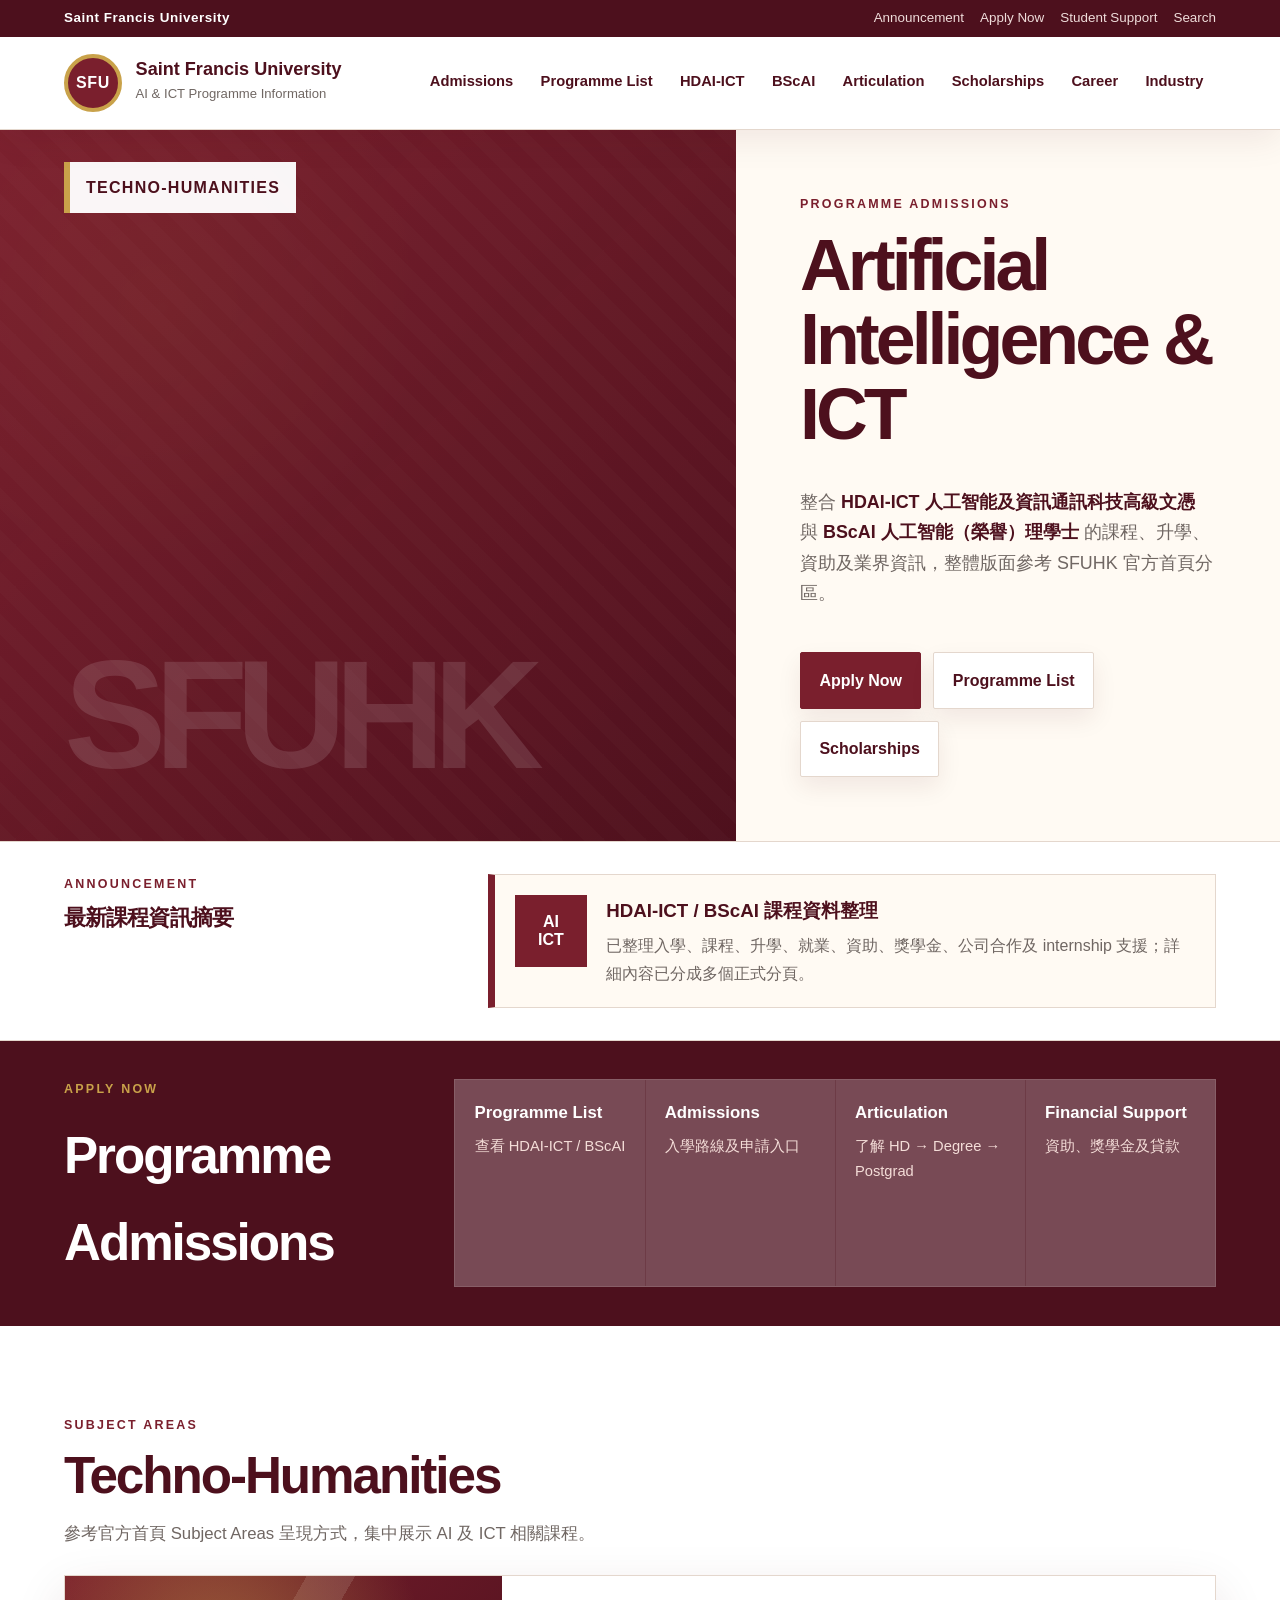
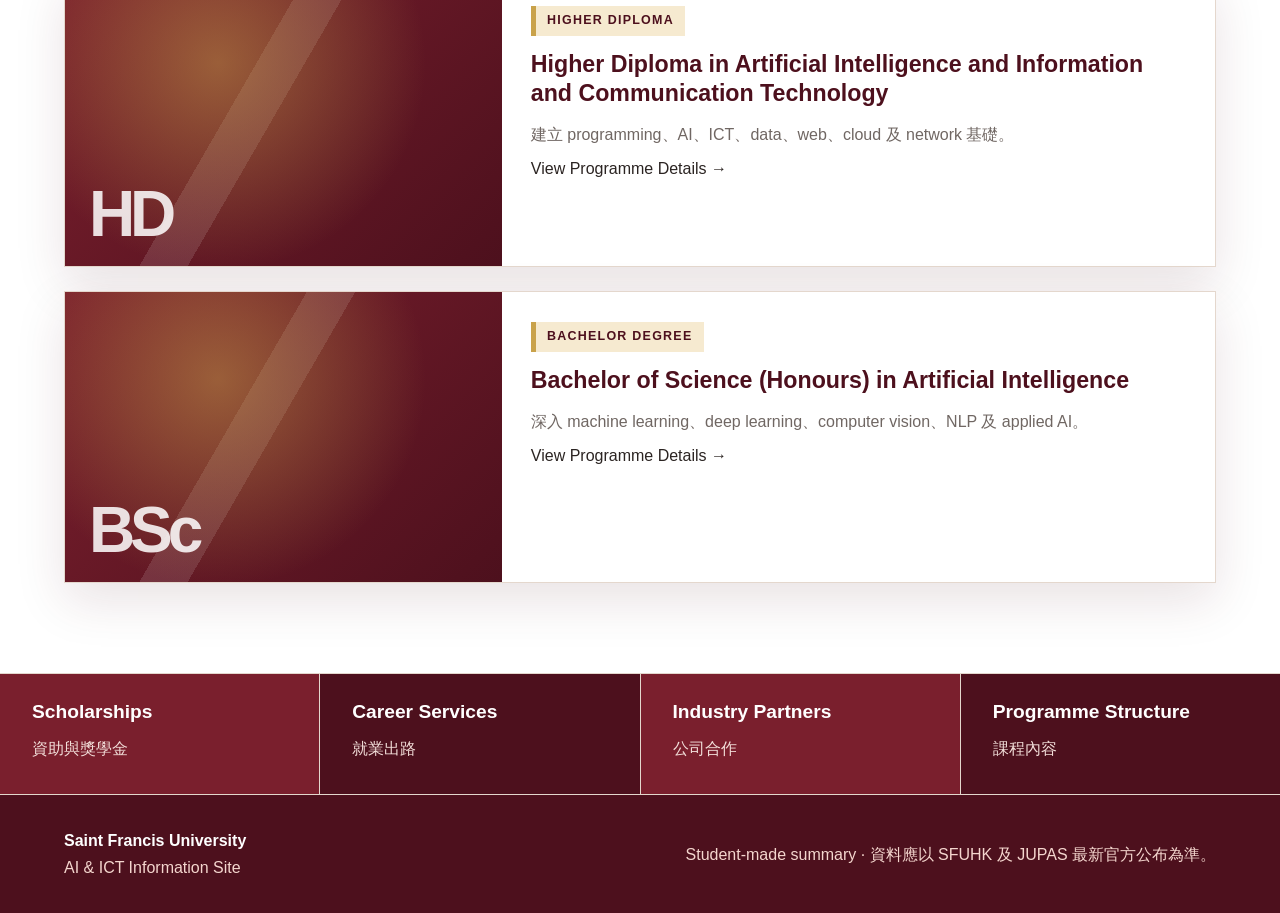
==== commit 241ef478: "Convert homepage to multi-page official-style portal" ====
--- a/index.html
+++ b/index.html
@@ -9,226 +9,43 @@
 </head>
 <body>
   <header class="site-header">
-    <div class="utility-bar">
-      <span>Saint Francis University</span>
-      <nav aria-label="Utility navigation">
-        <a href="#announcement">Announcement</a>
-        <a href="#admissions">Apply Now</a>
-        <a href="#quick-links">Student Support</a>
-        <a href="#faq">Search</a>
-      </nav>
-    </div>
-    <div class="main-header">
-      <a class="brand" href="#home" aria-label="SFUHK AI ICT home">
-        <span class="crest">SFU</span>
-        <span><strong>Saint Francis University</strong><small>AI & ICT Programme Information</small></span>
-      </a>
-      <button class="menu-toggle" aria-label="開關選單" aria-expanded="false">☰</button>
-      <nav class="nav" aria-label="Main navigation">
-        <a href="#admissions">Admissions</a>
-        <a href="#subject-area">Subject Areas</a>
-        <a href="#study">Programme Structure</a>
-        <a href="#pathway">Articulation</a>
-        <a href="#career">Career</a>
-        <a href="#funding">Scholarships</a>
-        <a href="#partners">Industry</a>
-      </nav>
-    </div>
+    <div class="utility-bar"><span>Saint Francis University</span><nav aria-label="Utility navigation"><a href="#announcement">Announcement</a><a href="admissions.html">Apply Now</a><a href="scholarships.html">Student Support</a><a href="faq.html">Search</a></nav></div>
+    <div class="main-header"><a class="brand" href="index.html"><span class="crest">SFU</span><span><strong>Saint Francis University</strong><small>AI & ICT Programme Information</small></span></a><button class="menu-toggle" aria-label="開關選單" aria-expanded="false">☰</button><nav class="nav" aria-label="Main navigation"><a href="admissions.html">Admissions</a><a href="programmes.html">Programme List</a><a href="hd-aiict.html">HDAI-ICT</a><a href="bscai.html">BScAI</a><a href="articulation.html">Articulation</a><a href="scholarships.html">Scholarships</a><a href="career.html">Career</a><a href="industry.html">Industry</a></nav></div>
   </header>
 
   <main id="home">
     <section class="official-hero">
-      <div class="hero-image-panel">
-        <div class="hero-label">Techno-Humanities</div>
-      </div>
+      <div class="hero-image-panel"><div class="hero-label">Techno-Humanities</div></div>
       <div class="hero-copy">
         <p class="eyebrow">Programme Admissions</p>
         <h1>Artificial Intelligence & ICT</h1>
-        <p class="lead">整合 <strong>HDAI-ICT 人工智能及資訊通訊科技高級文憑</strong> 與 <strong>BScAI 人工智能（榮譽）理學士</strong> 的升學、課程、資助及業界資訊，方便準學生一頁睇清。</p>
-        <div class="hero-actions">
-          <a class="button primary" href="#admissions">Apply Now</a>
-          <a class="button" href="#subject-area">Programme List</a>
-          <a class="button" href="#funding">Scholarships</a>
-        </div>
+        <p class="lead">整合 <strong>HDAI-ICT 人工智能及資訊通訊科技高級文憑</strong> 與 <strong>BScAI 人工智能（榮譽）理學士</strong> 的課程、升學、資助及業界資訊，整體版面參考 SFUHK 官方首頁分區。</p>
+        <div class="hero-actions"><a class="button primary" href="admissions.html">Apply Now</a><a class="button" href="programmes.html">Programme List</a><a class="button" href="scholarships.html">Scholarships</a></div>
       </div>
     </section>
 
     <section class="announcement" id="announcement">
-      <div class="section-heading slim">
-        <p class="eyebrow">Announcement</p>
-        <h2>最新課程資訊摘要</h2>
-      </div>
-      <article class="announcement-card">
-        <span class="date-box">AI<br>ICT</span>
-        <div>
-          <h3>HDAI-ICT / BScAI 課程資料整理</h3>
-          <p>本頁重點整理課程內容、升學途徑、畢業出路、資助、獎學金、公司合作及 internship 支援。實際收生、學費及獎學金安排應以 SFUHK 及 JUPAS 最新公布為準。</p>
-        </div>
-      </article>
+      <div class="section-heading slim"><p class="eyebrow">Announcement</p><h2>最新課程資訊摘要</h2></div>
+      <article class="announcement-card"><span class="date-box">AI<br>ICT</span><div><h3>HDAI-ICT / BScAI 課程資料整理</h3><p>已整理入學、課程、升學、就業、資助、獎學金、公司合作及 internship 支援；詳細內容已分成多個正式分頁。</p></div></article>
     </section>
 
-    <section class="admissions-panel" id="admissions">
-      <div class="panel-title">
-        <p class="eyebrow">Apply Now</p>
-        <h2>Programme Admissions</h2>
-      </div>
-      <div class="admission-links">
-        <a href="#subject-area"><strong>Programme List</strong><span>查看 HDAI-ICT / BScAI</span></a>
-        <a href="#pathway"><strong>Articulation Pathway</strong><span>了解 HD → Degree 路線</span></a>
-        <a href="#funding"><strong>Financial Support</strong><span>資助、獎學金及貸款</span></a>
-        <a href="#partners"><strong>Industry Support</strong><span>實習、公司合作及就業支援</span></a>
+    <section class="admissions-panel">
+      <div class="panel-title"><p class="eyebrow">Apply Now</p><h2>Programme Admissions</h2></div>
+      <div class="admission-links"><a href="programmes.html"><strong>Programme List</strong><span>查看 HDAI-ICT / BScAI</span></a><a href="admissions.html"><strong>Admissions</strong><span>入學路線及申請入口</span></a><a href="articulation.html"><strong>Articulation</strong><span>了解 HD → Degree → Postgrad</span></a><a href="scholarships.html"><strong>Financial Support</strong><span>資助、獎學金及貸款</span></a></div>
+    </section>
+
+    <section class="section">
+      <div class="section-heading"><p class="eyebrow">Subject Areas</p><h2>Techno-Humanities</h2><p>參考官方首頁 Subject Areas 呈現方式，集中展示 AI 及 ICT 相關課程。</p></div>
+      <div class="programme-list">
+        <article class="programme-card"><div class="programme-thumb hd"></div><div class="programme-body"><span class="tag">Higher Diploma</span><h3>Higher Diploma in Artificial Intelligence and Information and Communication Technology</h3><p>建立 programming、AI、ICT、data、web、cloud 及 network 基礎。</p><a class="text-link" href="hd-aiict.html">View Programme Details →</a></div></article>
+        <article class="programme-card"><div class="programme-thumb bs"></div><div class="programme-body"><span class="tag">Bachelor Degree</span><h3>Bachelor of Science (Honours) in Artificial Intelligence</h3><p>深入 machine learning、deep learning、computer vision、NLP 及 applied AI。</p><a class="text-link" href="bscai.html">View Programme Details →</a></div></article>
       </div>
     </section>
 
-    <section class="section" id="subject-area">
-      <div class="section-heading">
-        <p class="eyebrow">Subject Areas</p>
-        <h2>Techno-Humanities</h2>
-        <p>參考 SFUHK 官方首頁的 Subject Areas 分類方式，本頁集中展示 AI 與 ICT 相關課程。</p>
-      </div>
-      <div class="programme-list">
-        <article class="programme-card">
-          <div class="programme-thumb hd"></div>
-          <div class="programme-body">
-            <span class="tag">Higher Diploma</span>
-            <h3>Higher Diploma in Artificial Intelligence and Information and Communication Technology</h3>
-            <p>HDAI-ICT 適合想先建立 programming、AI、ICT、data、web、cloud 及 network 基礎的學生。完成後可投身初階 IT 工作，亦可按成績銜接相關學士課程。</p>
-            <ul>
-              <li>2 年全日制高級文憑</li>
-              <li>Applied ICT Project 實用導向</li>
-              <li>可銜接 BScAI / BScDET 路線</li>
-            </ul>
-          </div>
-        </article>
-        <article class="programme-card">
-          <div class="programme-thumb bs"></div>
-          <div class="programme-body">
-            <span class="tag">Bachelor Degree</span>
-            <h3>Bachelor of Science (Honours) in Artificial Intelligence</h3>
-            <p>BScAI 適合想深入 machine learning、deep learning、computer vision、NLP 及 applied AI 的學生。課程可連接 AI、data、healthcare、finance、education、translation 及 robotics 等方向。</p>
-            <ul>
-              <li>4 年人工智能榮譽理學士</li>
-              <li>SSSDP 資助課程</li>
-              <li>設 Final Year Project 及 Applied AI electives</li>
-            </ul>
-          </div>
-        </article>
-      </div>
-    </section>
-
-    <section class="section light" id="study">
-      <div class="section-heading">
-        <p class="eyebrow">Programme Structure</p>
-        <h2>平時讀啲咩？</h2>
-      </div>
-      <div class="structure-grid">
-        <article>
-          <span>HD Year 1</span>
-          <h3>基礎打底</h3>
-          <p>Introduction to IT, AI and Metaverse、Computer Programming、Discrete Mathematics and Linear Algebra、Statistics and Data Analysis、語文及通識科目。</p>
-        </article>
-        <article>
-          <span>HD Year 2</span>
-          <h3>應用及項目</h3>
-          <p>Data Structures and Algorithms、Calculus、Network, Cloud and Security、Web Design and Development、Artificial Intelligence、Machine Learning、Applied ICT Project。</p>
-        </article>
-        <article>
-          <span>BScAI Senior Years</span>
-          <h3>AI 專業主菜</h3>
-          <p>Software Engineering、Deep Learning、Computer Vision and Image Processing、Natural Language Processing、IT Professional Practice and Ethics、Final Year Project。</p>
-        </article>
-      </div>
-    </section>
-
-    <section class="section" id="pathway">
-      <div class="section-heading">
-        <p class="eyebrow">Articulation</p>
-        <h2>升學途徑</h2>
-      </div>
-      <div class="pathway-line">
-        <article><strong>01</strong><h3>HDAI-ICT</h3><p>先完成 2 年高級文憑，建立 AI + ICT 基礎。</p></article>
-        <article><strong>02</strong><h3>BScAI / BScDET</h3><p>達到指定學術要求後，可準備銜接相關學士課程。</p></article>
-        <article><strong>03</strong><h3>MSc / MPhil / PhD</h3><p>完成 BScAI 後，可再上 AI、Data Science、CS、Cybersecurity 等碩士或研究課程。</p></article>
-      </div>
-    </section>
-
-    <section class="section light" id="career">
-      <div class="section-heading">
-        <p class="eyebrow">Career Services</p>
-        <h2>畢業出路</h2>
-      </div>
-      <div class="career-grid">
-        <article><h3>Programming / Software</h3><p>Programmer、Software Developer、Web Developer、App Developer、Front-end / Back-end Engineer。</p></article>
-        <article><h3>AI / Data</h3><p>AI Data Analyst、Machine Learning Engineer、Deep Learning Engineer、Big Data Engineer。</p></article>
-        <article><h3>Systems / Cloud</h3><p>System Analyst、Database Developer、Cloud / Network / Security 相關技術職位。</p></article>
-        <article><h3>Applied AI</h3><p>AI and FinTech Developer、AI and Healthcare Developer、AI in Education / Translation / Robotics。</p></article>
-      </div>
-    </section>
-
-    <section class="section" id="funding">
-      <div class="section-heading">
-        <p class="eyebrow">Scholarships & Financial Assistance</p>
-        <h2>資助與獎學金</h2>
-      </div>
-      <div class="funding-layout">
-        <div class="funding-main">
-          <h3>BScAI：SSSDP 資助</h3>
-          <p>BScAI / JSSA04 屬政府 SSSDP 資助課程，本地合資格學生可獲資助，扣減後學費較低。</p>
-          <h3>HDAI-ICT：獎學金 / 助學金 / 貸款</h3>
-          <p>HDAI-ICT 可按個人資格申請 FASP、NLSPS、ENLS、校內 bursaries，以及 Entrance Scholarship、Academic Achievement Scholarship、Principal’s Nomination Scholarship 等。</p>
-        </div>
-        <div class="quick-card">
-          <h3>常見支援</h3>
-          <ul>
-            <li>SSSDP</li>
-            <li>FASP</li>
-            <li>NLSPS / ENLS</li>
-            <li>Entrance Scholarship</li>
-            <li>Academic Achievement Scholarship</li>
-            <li>Internal Articulation Scholarship</li>
-          </ul>
-        </div>
-      </div>
-    </section>
-
-    <section class="section light" id="partners">
-      <div class="section-heading">
-        <p class="eyebrow">Industry Collaboration</p>
-        <h2>公司合作 / Internship</h2>
-        <p>課程可寫作「業界連繫及實習支援」，但不應寫成保證入職。</p>
-      </div>
-      <div class="partner-strip">
-        <span>Microsoft</span><span>JoyAether</span><span>Jadason Technology</span><span>aniSPACE</span><span>Titans Entertainment</span><span>ASK IDEA</span><span>HKDEA</span><span>Octopus InfoTech</span><span>ICE Production</span>
-      </div>
-    </section>
-
-    <section class="quick-links" id="quick-links">
-      <a href="#funding"><strong>Scholarships</strong><span>資助與獎學金</span></a>
-      <a href="#career"><strong>Career Services</strong><span>就業出路</span></a>
-      <a href="#partners"><strong>Industry Partners</strong><span>公司合作</span></a>
-      <a href="#study"><strong>Programme Structure</strong><span>課程內容</span></a>
-    </section>
-
-    <section class="section" id="faq">
-      <div class="section-heading">
-        <p class="eyebrow">Search / FAQ</p>
-        <h2>常見問題</h2>
-      </div>
-      <div class="faq">
-        <details open><summary>HDAI-ICT 係咪一定要好識 coding？</summary><p>唔一定。課程會由 IT、programming、maths、statistics 同 AI 基礎開始。不過有興趣自己練 Python / web 會更易跟上。</p></details>
-        <details><summary>HD 讀完係咪一定升到 Degree？</summary><p>唔係自動保證。一般要完成課程並達到指定 GPA / 學術要求，實際安排要以大學最新公布為準。</p></details>
-        <details><summary>BScAI 讀完仲可唔可以再上？</summary><p>可以。可申請 MSc、MPhil 或 PhD，例如 AI、Machine Learning、Data Science、Computer Science、Cybersecurity、Software Engineering 等方向。</p></details>
-        <details><summary>有冇公司合作？</summary><p>有業界合作及實習支援，官方資料曾列出部分 industry partners，例如 Microsoft、JoyAether、Jadason Technology、aniSPACE、HKDEA 等。</p></details>
-      </div>
-    </section>
+    <section class="quick-links" id="quick-links"><a href="scholarships.html"><strong>Scholarships</strong><span>資助與獎學金</span></a><a href="career.html"><strong>Career Services</strong><span>就業出路</span></a><a href="industry.html"><strong>Industry Partners</strong><span>公司合作</span></a><a href="programmes.html"><strong>Programme Structure</strong><span>課程內容</span></a></section>
   </main>
 
-  <footer class="footer">
-    <div><strong>Saint Francis University</strong><span>AI & ICT Information Site</span></div>
-    <p>Student-made summary · 資料應以 SFUHK 及 JUPAS 最新官方公布為準。</p>
-  </footer>
-
-  <button class="back-to-top" aria-label="返回頂部">↑</button>
-  <script src="script.js"></script>
+  <footer class="footer"><div><strong>Saint Francis University</strong><span>AI & ICT Information Site</span></div><p>Student-made summary · 資料應以 SFUHK 及 JUPAS 最新官方公布為準。</p></footer>
+  <button class="back-to-top" aria-label="返回頂部">↑</button><script src="script.js"></script>
 </body>
 </html>
--- a/styles.css
+++ b/styles.css
@@ -1,51 +1,31 @@
 :root{
-  --bg:#f7f3ec;
-  --bg-soft:#fffaf3;
-  --surface:#ffffff;
-  --surface-warm:#fff6e8;
-  --text:#231f20;
-  --muted:#6f625e;
-  --line:rgba(111,33,45,.16);
-  --primary:#7a1f2d;
-  --primary-dark:#4d101d;
-  --primary-soft:#f3e3df;
+  --cream:#f7f3ec;
+  --white:#ffffff;
+  --paper:#fffaf3;
+  --text:#2b2422;
+  --muted:#706763;
+  --line:#e4d7cd;
+  --maroon:#7a1f2d;
+  --maroon-dark:#4d101d;
+  --maroon-soft:#f3e3df;
   --gold:#c9a24a;
   --gold-soft:#f6ead0;
-  --cream:#fffaf3;
-  --shadow:0 24px 70px rgba(77,16,29,.14);
+  --shadow:0 18px 48px rgba(77,16,29,.12);
 }
 *{box-sizing:border-box}
 html{scroll-behavior:smooth}
 body{
   margin:0;
   font-family:-apple-system,BlinkMacSystemFont,"Segoe UI","Noto Sans HK","PingFang HK","Microsoft JhengHei",Arial,sans-serif;
-  background:
-    radial-gradient(circle at top left,rgba(122,31,45,.12),transparent 35rem),
-    radial-gradient(circle at top right,rgba(201,162,74,.18),transparent 34rem),
-    linear-gradient(180deg,var(--bg-soft),var(--bg));
+  background:var(--cream);
   color:var(--text);
   line-height:1.7;
 }
 a{color:inherit;text-decoration:none}
-strong{color:var(--primary-dark)}
-.site-header{
-  position:sticky;top:0;z-index:50;
-  display:flex;align-items:center;justify-content:space-between;
-  gap:1rem;padding:1rem clamp(1rem,4vw,4rem);
-  background:rgba(255,250,243,.9);backdrop-filter:blur(18px);
-  border-bottom:1px solid var(--line);
-  box-shadow:0 10px 30px rgba(77,16,29,.06);
-}
-.brand{display:flex;align-items:center;gap:.75rem;font-weight:900;letter-spacing:.02em;color:var(--primary-dark)}
-.brand span{display:grid;place-items:center;width:44px;height:44px;border-radius:50%;background:var(--primary);color:#fff;font-weight:900;border:3px solid var(--gold)}
-.brand strong{font-size:1rem;color:var(--primary-dark)}
-.nav{display:flex;align-items:center;gap:.35rem;flex-wrap:wrap}
-.nav a{padding:.55rem .8rem;border-radius:999px;color:var(--muted);font-weight:700;font-size:.94rem}
-.nav a:hover,.nav a.active{background:var(--primary-soft);color:var(--primary-dark)}
-.menu-toggle{display:none;background:transparent;color:var(--primary-dark);border:1px solid var(--line);border-radius:12px;padding:.55rem .75rem;font-size:1.1rem}
-main{overflow:hidden}
-.hero{display:grid;grid-template-columns:minmax(0,1.35fr) minmax(280px,.65fr);gap:2rem;align-items:center;min-height:calc(100vh - 80px);padding:clamp(4rem,9vw,7rem) clamp(1rem,5vw,6rem);position:relative}
-.hero::before{content:"";position:absolute;inset:auto 5vw 4rem auto;width:240px;height:240px;border:1px solid rgba(122,31,45,.12);border-radius:50%;background:radial-gradient(circle,rgba(201,162,74,.18),transparent 62%);z-index:-1}
-.hero-content{max-width:920px}.eyebrow{text-transform:uppercase;letter-spacing:.18em;color:var(--primary);font-size:.78rem;font-weight:900;margin:0 0 .75rem}.hero h1{font-size:clamp(2.5rem,7vw,5.7rem);line-height:1.04;margin:.2rem 0 1.25rem;letter-spacing:-.06em;color:var(--primary-dark)}.lead{font-size:clamp(1.05rem,2vw,1.35rem);color:var(--muted);max-width:780px}.hero-actions{display:flex;flex-wrap:wrap;gap:1rem;margin-top:2rem}.button{display:inline-flex;align-items:center;justify-content:center;padding:.9rem 1.2rem;border:1px solid var(--line);border-radius:999px;background:#fff;font-weight:900;color:var(--primary-dark);box-shadow:0 10px 28px rgba(77,16,29,.08)}.button.primary{background:var(--primary);color:#fff;border-color:var(--primary);box-shadow:0 16px 34px rgba(122,31,45,.22)}.button:hover{transform:translateY(-2px)}.hero-card{background:linear-gradient(180deg,#fff,var(--surface-warm));border:1px solid var(--line);border-top:6px solid var(--primary);border-radius:30px;padding:1.5rem;box-shadow:var(--shadow)}.hero-card h2{margin:0 0 .6rem;color:var(--primary-dark)}.hero-card ul{padding-left:1.2rem;margin:0}.hero-card li{margin:.55rem 0;color:var(--muted)}.stats{display:grid;grid-template-columns:repeat(4,1fr);gap:1px;margin:0 clamp(1rem,5vw,6rem) 3rem;border:1px solid var(--line);border-radius:28px;overflow:hidden;background:var(--line);box-shadow:0 18px 50px rgba(77,16,29,.08)}.stats article{padding:1.3rem;background:#fff}.stats strong{display:block;font-size:1.8rem;line-height:1.1;color:var(--primary)}.stats span{display:block;color:var(--muted);margin-top:.35rem}.section{padding:clamp(3.5rem,7vw,6rem) clamp(1rem,5vw,6rem);border-top:1px solid var(--line)}.section:nth-of-type(even){background:rgba(255,255,255,.45)}.section h2{font-size:clamp(2rem,4vw,3.4rem);letter-spacing:-.04em;line-height:1.08;margin:.2rem 0 1.4rem;color:var(--primary-dark)}.section-lead{max-width:850px;color:var(--muted);font-size:1.1rem}.grid{display:grid;gap:1.25rem}.grid.two{grid-template-columns:repeat(2,minmax(0,1fr))}.grid.three{grid-template-columns:repeat(3,minmax(0,1fr))}.card{background:linear-gradient(180deg,#fff,var(--cream));border:1px solid var(--line);border-radius:28px;padding:1.45rem;box-shadow:0 16px 50px rgba(77,16,29,.08)}.card.featured{background:linear-gradient(180deg,var(--primary-soft),#fff);border-top:5px solid var(--primary)}.card h3{font-size:1.35rem;line-height:1.25;margin:.6rem 0;color:var(--primary-dark)}.card p{color:var(--muted);margin:.4rem 0}.card.compact{min-height:185px}.tag{display:inline-flex;align-items:center;border:1px solid rgba(201,162,74,.45);background:var(--gold-soft);color:var(--primary-dark);border-radius:999px;padding:.25rem .7rem;font-size:.8rem;font-weight:900}.checklist{padding:0;margin:1rem 0 0;list-style:none}.checklist li{position:relative;padding-left:1.7rem;margin:.65rem 0;color:var(--muted)}.checklist li::before{content:"✓";position:absolute;left:0;top:0;color:var(--primary);font-weight:900}.split{display:grid;grid-template-columns:minmax(260px,.7fr) minmax(0,1.3fr);gap:2rem;align-items:start}.timeline{display:grid;gap:1rem}.timeline article{padding:1.25rem;border:1px solid var(--line);border-left:5px solid var(--primary);border-radius:24px;background:#fff;box-shadow:0 10px 32px rgba(77,16,29,.06)}.timeline span{color:var(--gold);font-weight:900;font-size:.82rem;text-transform:uppercase;letter-spacing:.12em}.timeline h3{margin:.35rem 0;color:var(--primary-dark)}.timeline p{color:var(--muted);margin:0}.pathway{display:grid;grid-template-columns:repeat(3,minmax(0,1fr));gap:1.2rem;position:relative}.pathway article{background:#fff;border:1px solid var(--line);border-radius:26px;padding:1.35rem;box-shadow:0 14px 42px rgba(77,16,29,.07)}.step{display:grid;place-items:center;width:48px;height:48px;border-radius:50%;background:var(--primary);color:#fff;border:3px solid var(--gold);font-weight:900}.pathway h3{font-size:1.35rem;color:var(--primary-dark)}.pathway p{color:var(--muted)}.note{margin-top:1.25rem;padding:1rem 1.1rem;border:1px solid rgba(201,162,74,.35);background:var(--gold-soft);border-radius:20px;color:var(--muted)}.table-wrap{overflow:auto;border:1px solid var(--line);border-radius:24px;background:#fff;box-shadow:0 14px 42px rgba(77,16,29,.07)}table{width:100%;border-collapse:collapse;min-width:520px}th,td{text-align:left;padding:1rem;border-bottom:1px solid var(--line)}th{color:#fff;background:var(--primary)}td{color:var(--muted);background:#fff}tr:last-child td{border-bottom:0}.logo-grid{display:grid;grid-template-columns:repeat(3,minmax(0,1fr));gap:1rem;margin-top:1.25rem}.logo-grid span{display:grid;place-items:center;min-height:90px;padding:1rem;border:1px solid var(--line);border-radius:22px;background:#fff;font-weight:900;color:var(--primary-dark);text-align:center;box-shadow:0 12px 34px rgba(77,16,29,.07)}.faq{display:grid;gap:.9rem;max-width:1000px}.faq details{border:1px solid var(--line);border-radius:20px;background:#fff;padding:1rem 1.1rem;box-shadow:0 10px 30px rgba(77,16,29,.06)}.faq summary{cursor:pointer;font-weight:900;color:var(--primary-dark)}.faq p{color:var(--muted);margin:.8rem 0 0}.footer{padding:2rem clamp(1rem,5vw,6rem);border-top:1px solid var(--line);background:var(--primary-dark);color:#f7e8e5;display:flex;justify-content:space-between;gap:1rem;flex-wrap:wrap}.footer p{margin:0}.back-to-top{position:fixed;right:1rem;bottom:1rem;width:48px;height:48px;border-radius:999px;border:1px solid rgba(255,255,255,.25);background:var(--primary);color:#fff;font-size:1.3rem;display:none;box-shadow:var(--shadow)}.back-to-top.show{display:block}
-@media (max-width:900px){.menu-toggle{display:inline-flex}.nav{position:absolute;top:72px;left:1rem;right:1rem;display:none;flex-direction:column;align-items:stretch;padding:1rem;border:1px solid var(--line);border-radius:22px;background:rgba(255,250,243,.98);box-shadow:var(--shadow)}.nav.open{display:flex}.nav a{border-radius:14px}.hero{grid-template-columns:1fr;min-height:auto;padding-top:4rem}.stats,.grid.two,.grid.three,.split,.pathway,.logo-grid{grid-template-columns:1fr}.hero h1{font-size:clamp(2.3rem,13vw,4rem)}.footer{display:block}.footer p+p{margin-top:.5rem}}
-@media (max-width:560px){.site-header{padding:.8rem 1rem}.brand strong{font-size:.92rem}.brand span{width:38px;height:38px}.section{padding:3rem 1rem}.hero{padding:3rem 1rem}.stats{margin:0 1rem 2rem}.hero-actions{display:grid}.button{width:100%}.card,.hero-card{border-radius:22px}}
+strong{color:var(--maroon-dark)}
+.site-header{position:sticky;top:0;z-index:80;background:var(--white);box-shadow:0 10px 32px rgba(77,16,29,.08)}
+.utility-bar{display:flex;align-items:center;justify-content:space-between;gap:1rem;padding:.45rem clamp(1rem,5vw,5rem);background:var(--maroon-dark);color:#fff;font-size:.84rem}
+.utility-bar span{font-weight:800;letter-spacing:.04em}.utility-bar nav{display:flex;align-items:center;gap:1rem;flex-wrap:wrap}.utility-bar a{color:#f8e8e5;opacity:.95}.utility-bar a:hover{text-decoration:underline}.main-header{display:flex;align-items:center;justify-content:space-between;gap:1rem;padding:1.05rem clamp(1rem,5vw,5rem);border-bottom:1px solid var(--line)}
+.brand{display:flex;align-items:center;gap:.85rem;color:var(--maroon-dark)}.crest{display:grid;place-items:center;width:58px;height:58px;border-radius:50%;background:var(--maroon);color:#fff;border:4px solid var(--gold);font-weight:900;letter-spacing:.04em}.brand strong{display:block;font-size:1.13rem;line-height:1.1;color:var(--maroon-dark)}.brand small{display:block;color:var(--muted);font-size:.82rem;margin-top:.18rem}.nav{display:flex;align-items:center;gap:.15rem;flex-wrap:wrap}.nav a{padding:.65rem .78rem;color:var(--maroon-dark);font-weight:800;font-size:.92rem;border-bottom:3px solid transparent}.nav a:hover,.nav a.active{color:var(--maroon);border-bottom-color:var(--gold);background:var(--paper)}.menu-toggle{display:none;background:var(--paper);border:1px solid var(--line);border-radius:6px;color:var(--maroon-dark);font-size:1.2rem;padding:.45rem .7rem}.official-hero{display:grid;grid-template-columns:1.15fr .85fr;min-height:560px;background:var(--white)}.hero-image-panel{position:relative;min-height:560px;background:linear-gradient(135deg,rgba(122,31,45,.88),rgba(77,16,29,.86)),radial-gradient(circle at 22% 25%,rgba(201,162,74,.45),transparent 16rem),linear-gradient(135deg,#8b2a36,#51111d);overflow:hidden}.hero-image-panel::before{content:"";position:absolute;inset:0;background:linear-gradient(45deg,rgba(255,255,255,.07) 25%,transparent 25%,transparent 50%,rgba(255,255,255,.07) 50%,rgba(255,255,255,.07) 75%,transparent 75%,transparent);background-size:42px 42px;opacity:.22}.hero-image-panel::after{content:"SFUHK";position:absolute;left:clamp(1.5rem,5vw,5rem);bottom:3rem;font-size:clamp(4rem,12vw,10rem);line-height:1;font-weight:900;color:rgba(255,255,255,.12);letter-spacing:-.08em}.hero-label{position:absolute;top:2rem;left:clamp(1.5rem,5vw,5rem);z-index:2;background:rgba(255,255,255,.96);color:var(--maroon-dark);padding:.75rem 1rem;border-left:6px solid var(--gold);font-weight:900;text-transform:uppercase;letter-spacing:.08em}.hero-copy{display:flex;flex-direction:column;justify-content:center;padding:clamp(2rem,5vw,5rem);background:var(--paper)}.eyebrow{text-transform:uppercase;letter-spacing:.18em;color:var(--maroon);font-size:.78rem;font-weight:900;margin:0 0 .7rem}.official-hero h1{font-size:clamp(2.4rem,5.6vw,5rem);line-height:1.04;letter-spacing:-.055em;margin:.1rem 0 1.1rem;color:var(--maroon-dark)}.lead{font-size:1.12rem;color:var(--muted);max-width:720px}.hero-actions{display:flex;flex-wrap:wrap;gap:.75rem;margin-top:1.6rem}.button{display:inline-flex;align-items:center;justify-content:center;padding:.85rem 1.15rem;border:1px solid var(--line);background:#fff;color:var(--maroon-dark);font-weight:900;border-radius:2px;box-shadow:0 10px 24px rgba(77,16,29,.08)}.button.primary{background:var(--maroon);border-color:var(--maroon);color:#fff}.button:hover{transform:translateY(-1px);box-shadow:0 16px 34px rgba(77,16,29,.14)}.announcement{display:grid;grid-template-columns:.35fr .65fr;gap:2rem;padding:2rem clamp(1rem,5vw,5rem);background:#fff;border-top:1px solid var(--line);border-bottom:1px solid var(--line)}.section-heading.slim h2{font-size:1.4rem}.announcement-card{display:flex;gap:1.2rem;padding:1.25rem;background:var(--paper);border:1px solid var(--line);border-left:7px solid var(--maroon)}.date-box{display:grid;place-items:center;min-width:72px;height:72px;background:var(--maroon);color:#fff;text-align:center;font-weight:900;line-height:1.1}.announcement-card h3{margin:0 0 .35rem;color:var(--maroon-dark)}.announcement-card p{margin:0;color:var(--muted)}.admissions-panel{display:grid;grid-template-columns:.32fr .68fr;gap:2rem;padding:2.4rem clamp(1rem,5vw,5rem);background:var(--maroon-dark);color:#fff}.admissions-panel .eyebrow{color:var(--gold)}.admissions-panel h2{font-size:clamp(2rem,4vw,3.2rem);margin:.1rem 0;color:#fff;letter-spacing:-.04em}.admission-links{display:grid;grid-template-columns:repeat(4,1fr);gap:1px;background:rgba(255,255,255,.18);border:1px solid rgba(255,255,255,.18)}.admission-links a{display:block;background:rgba(255,255,255,.08);padding:1.2rem;min-height:130px}.admission-links a:hover{background:rgba(201,162,74,.22)}.admission-links strong{display:block;color:#fff;font-size:1.05rem}.admission-links span{display:block;color:#f4ddd8;margin-top:.4rem;font-size:.92rem}.section{padding:clamp(3.5rem,7vw,5.6rem) clamp(1rem,5vw,5rem);background:var(--white)}.section.light{background:var(--paper)}.section-heading{max-width:880px;margin-bottom:1.7rem}.section-heading h2{font-size:clamp(2rem,4vw,3.4rem);line-height:1.08;margin:.15rem 0 .6rem;color:var(--maroon-dark);letter-spacing:-.04em}.section-heading p:not(.eyebrow){color:var(--muted);font-size:1.05rem}.programme-list{display:grid;gap:1.5rem}.programme-card{display:grid;grid-template-columns:.38fr .62fr;background:#fff;border:1px solid var(--line);box-shadow:var(--shadow)}.programme-thumb{min-height:290px;position:relative;overflow:hidden;background:linear-gradient(135deg,var(--maroon),var(--maroon-dark))}.programme-thumb::before{content:"";position:absolute;inset:0;background:radial-gradient(circle at 35% 30%,rgba(201,162,74,.5),transparent 13rem),linear-gradient(120deg,transparent 0 40%,rgba(255,255,255,.12) 40% 48%,transparent 48%)}.programme-thumb::after{position:absolute;left:1.5rem;bottom:1.3rem;color:rgba(255,255,255,.86);font-size:4rem;line-height:1;font-weight:900;letter-spacing:-.08em}.programme-thumb.hd::after{content:"HD"}.programme-thumb.bs::after{content:"BSc"}.programme-body{padding:1.8rem}.tag{display:inline-flex;border-left:5px solid var(--gold);background:var(--gold-soft);color:var(--maroon-dark);padding:.28rem .7rem;font-size:.78rem;text-transform:uppercase;letter-spacing:.1em;font-weight:900}.programme-body h3{font-size:1.45rem;line-height:1.25;margin:.85rem 0;color:var(--maroon-dark)}.programme-body p{color:var(--muted);margin:.4rem 0}.programme-body ul{margin:1rem 0 0;padding-left:1.2rem;color:var(--muted)}.structure-grid,.career-grid{display:grid;grid-template-columns:repeat(3,1fr);gap:1.2rem}.career-grid{grid-template-columns:repeat(4,1fr)}.structure-grid article,.career-grid article{background:#fff;border:1px solid var(--line);border-top:5px solid var(--maroon);padding:1.3rem;box-shadow:0 12px 34px rgba(77,16,29,.07)}.structure-grid span{color:var(--gold);font-weight:900;text-transform:uppercase;letter-spacing:.12em;font-size:.8rem}.structure-grid h3,.career-grid h3{color:var(--maroon-dark);margin:.4rem 0}.structure-grid p,.career-grid p{color:var(--muted);margin:0}.pathway-line{display:grid;grid-template-columns:repeat(3,1fr);gap:0;border:1px solid var(--line);background:#fff;box-shadow:var(--shadow)}.pathway-line article{padding:1.6rem;border-right:1px solid var(--line);position:relative}.pathway-line article:last-child{border-right:0}.pathway-line strong{display:inline-grid;place-items:center;width:48px;height:48px;background:var(--maroon);color:#fff;border-bottom:4px solid var(--gold);margin-bottom:.8rem}.pathway-line h3{color:var(--maroon-dark);margin:.2rem 0}.pathway-line p{color:var(--muted);margin:0}.funding-layout{display:grid;grid-template-columns:1fr 360px;gap:1.5rem}.funding-main,.quick-card{background:#fff;border:1px solid var(--line);padding:1.6rem;box-shadow:var(--shadow)}.funding-main h3,.quick-card h3{color:var(--maroon-dark);margin:.2rem 0 .5rem}.funding-main p{color:var(--muted);margin:0 0 1.2rem}.quick-card ul{margin:.6rem 0 0;padding-left:1.2rem;color:var(--muted)}.partner-strip{display:grid;grid-template-columns:repeat(3,1fr);gap:1px;border:1px solid var(--line);background:var(--line);box-shadow:var(--shadow)}.partner-strip span{display:grid;place-items:center;min-height:88px;background:#fff;color:var(--maroon-dark);font-weight:900;text-align:center;padding:1rem}.quick-links{display:grid;grid-template-columns:repeat(4,1fr);gap:1px;background:var(--line);border-top:1px solid var(--line);border-bottom:1px solid var(--line)}.quick-links a{display:block;background:var(--maroon);color:#fff;padding:1.4rem clamp(1rem,3vw,2rem);min-height:120px}.quick-links a:nth-child(even){background:var(--maroon-dark)}.quick-links strong{display:block;color:#fff;font-size:1.2rem}.quick-links span{display:block;color:#f2ded9;margin-top:.35rem}.faq{display:grid;gap:.9rem;max-width:980px}.faq details{background:#fff;border:1px solid var(--line);padding:1rem 1.1rem}.faq summary{cursor:pointer;font-weight:900;color:var(--maroon-dark)}.faq p{color:var(--muted);margin:.8rem 0 0}.footer{display:flex;justify-content:space-between;align-items:center;gap:1rem;flex-wrap:wrap;background:var(--maroon-dark);color:#f7e8e5;padding:2rem clamp(1rem,5vw,5rem)}.footer strong{display:block;color:#fff}.footer span{display:block;color:#f4d6ce}.footer p{margin:0;color:#f4d6ce}.back-to-top{position:fixed;right:1rem;bottom:1rem;width:48px;height:48px;border:0;background:var(--maroon);color:#fff;font-size:1.25rem;display:none;box-shadow:var(--shadow)}.back-to-top.show{display:block}
+@media (max-width:1050px){.official-hero,.announcement,.admissions-panel,.programme-card,.funding-layout{grid-template-columns:1fr}.admission-links,.structure-grid,.career-grid,.partner-strip,.quick-links{grid-template-columns:repeat(2,1fr)}.programme-thumb{min-height:220px}.hero-image-panel{min-height:320px}.official-hero{min-height:auto}.pathway-line{grid-template-columns:1fr}.pathway-line article{border-right:0;border-bottom:1px solid var(--line)}.pathway-line article:last-child{border-bottom:0}}
+@media (max-width:760px){.utility-bar{display:none}.menu-toggle{display:inline-flex}.main-header{padding:.9rem 1rem}.nav{position:absolute;top:84px;left:1rem;right:1rem;display:none;flex-direction:column;align-items:stretch;background:#fff;border:1px solid var(--line);box-shadow:var(--shadow);padding:.5rem}.nav.open{display:flex}.nav a{border-bottom:0;border-left:4px solid transparent}.nav a:hover,.nav a.active{border-left-color:var(--gold)}.brand small{display:none}.crest{width:48px;height:48px}.hero-copy,.section,.announcement,.admissions-panel{padding:2rem 1rem}.official-hero h1{font-size:2.6rem}.admission-links,.structure-grid,.career-grid,.partner-strip,.quick-links{grid-template-columns:1fr}.announcement-card{display:block}.date-box{margin-bottom:.9rem}.programme-body{padding:1.25rem}.footer{display:block}.footer p{margin-top:.8rem}}
